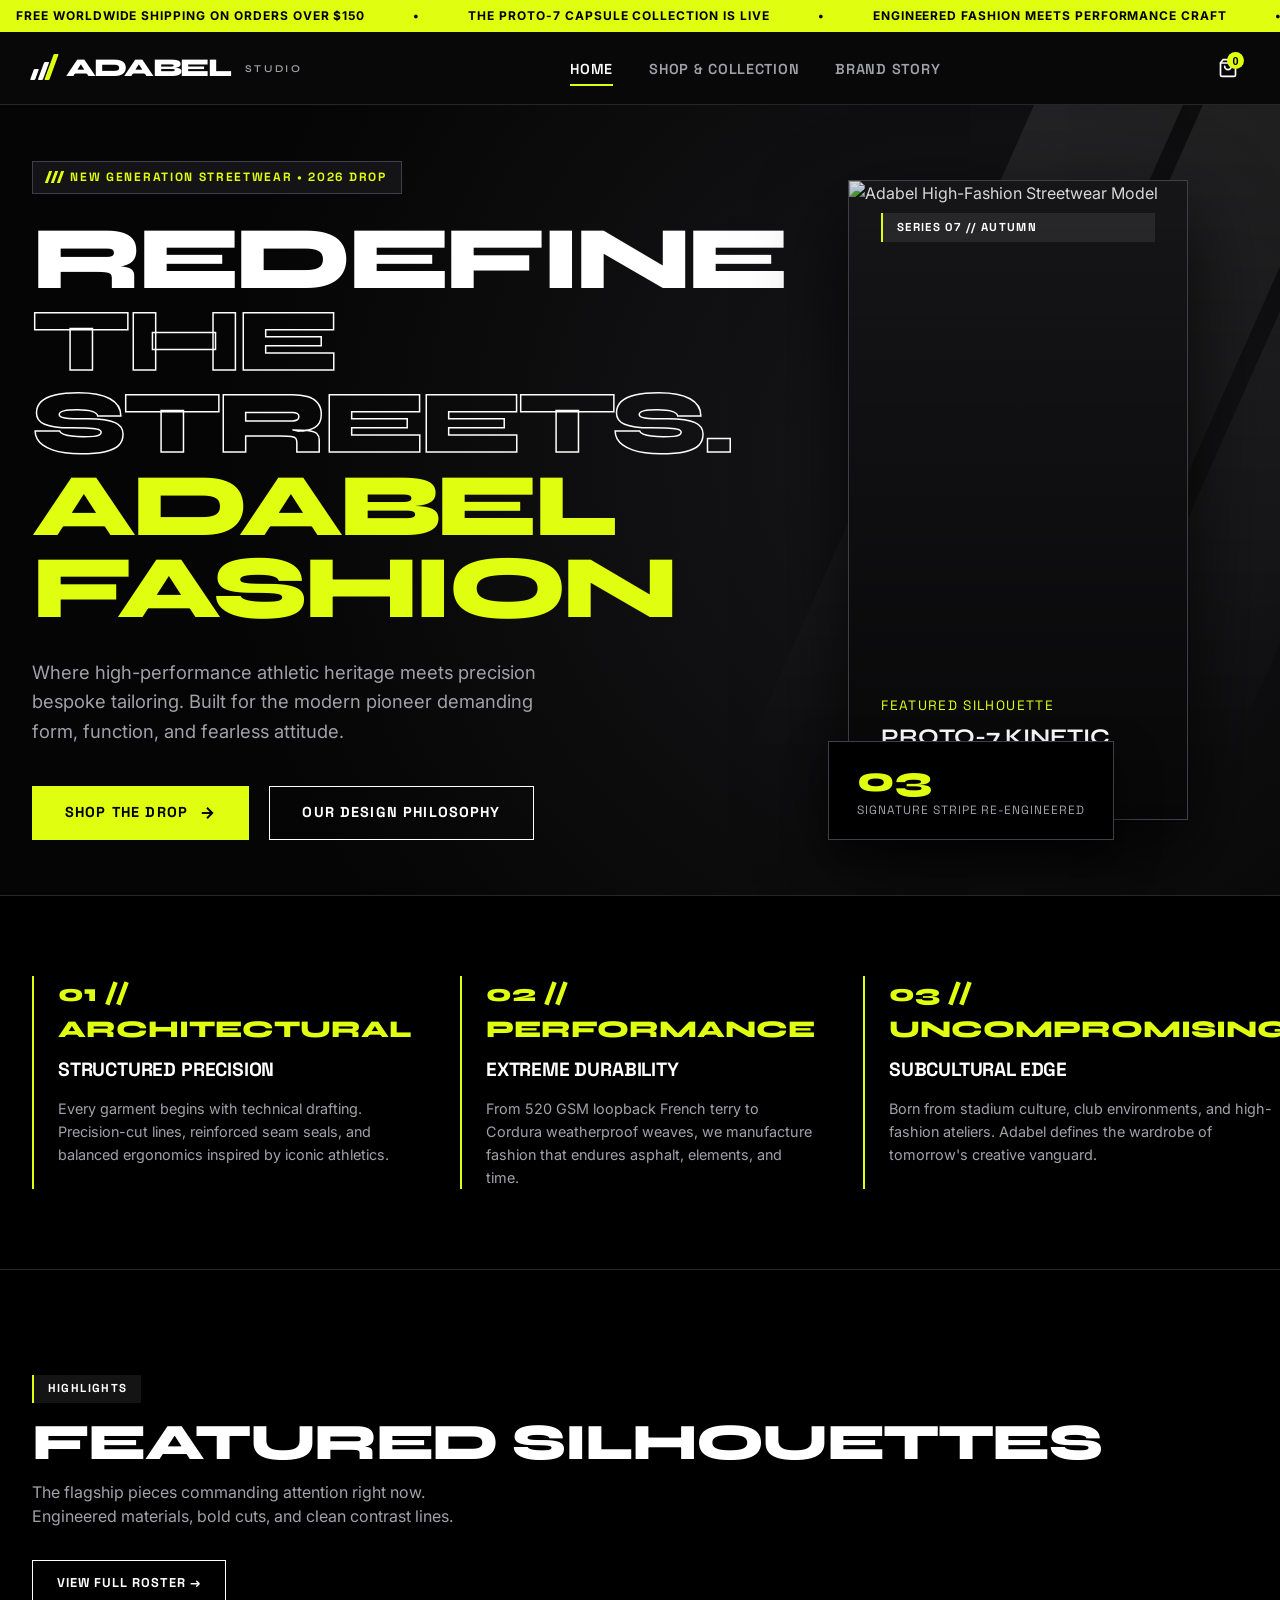
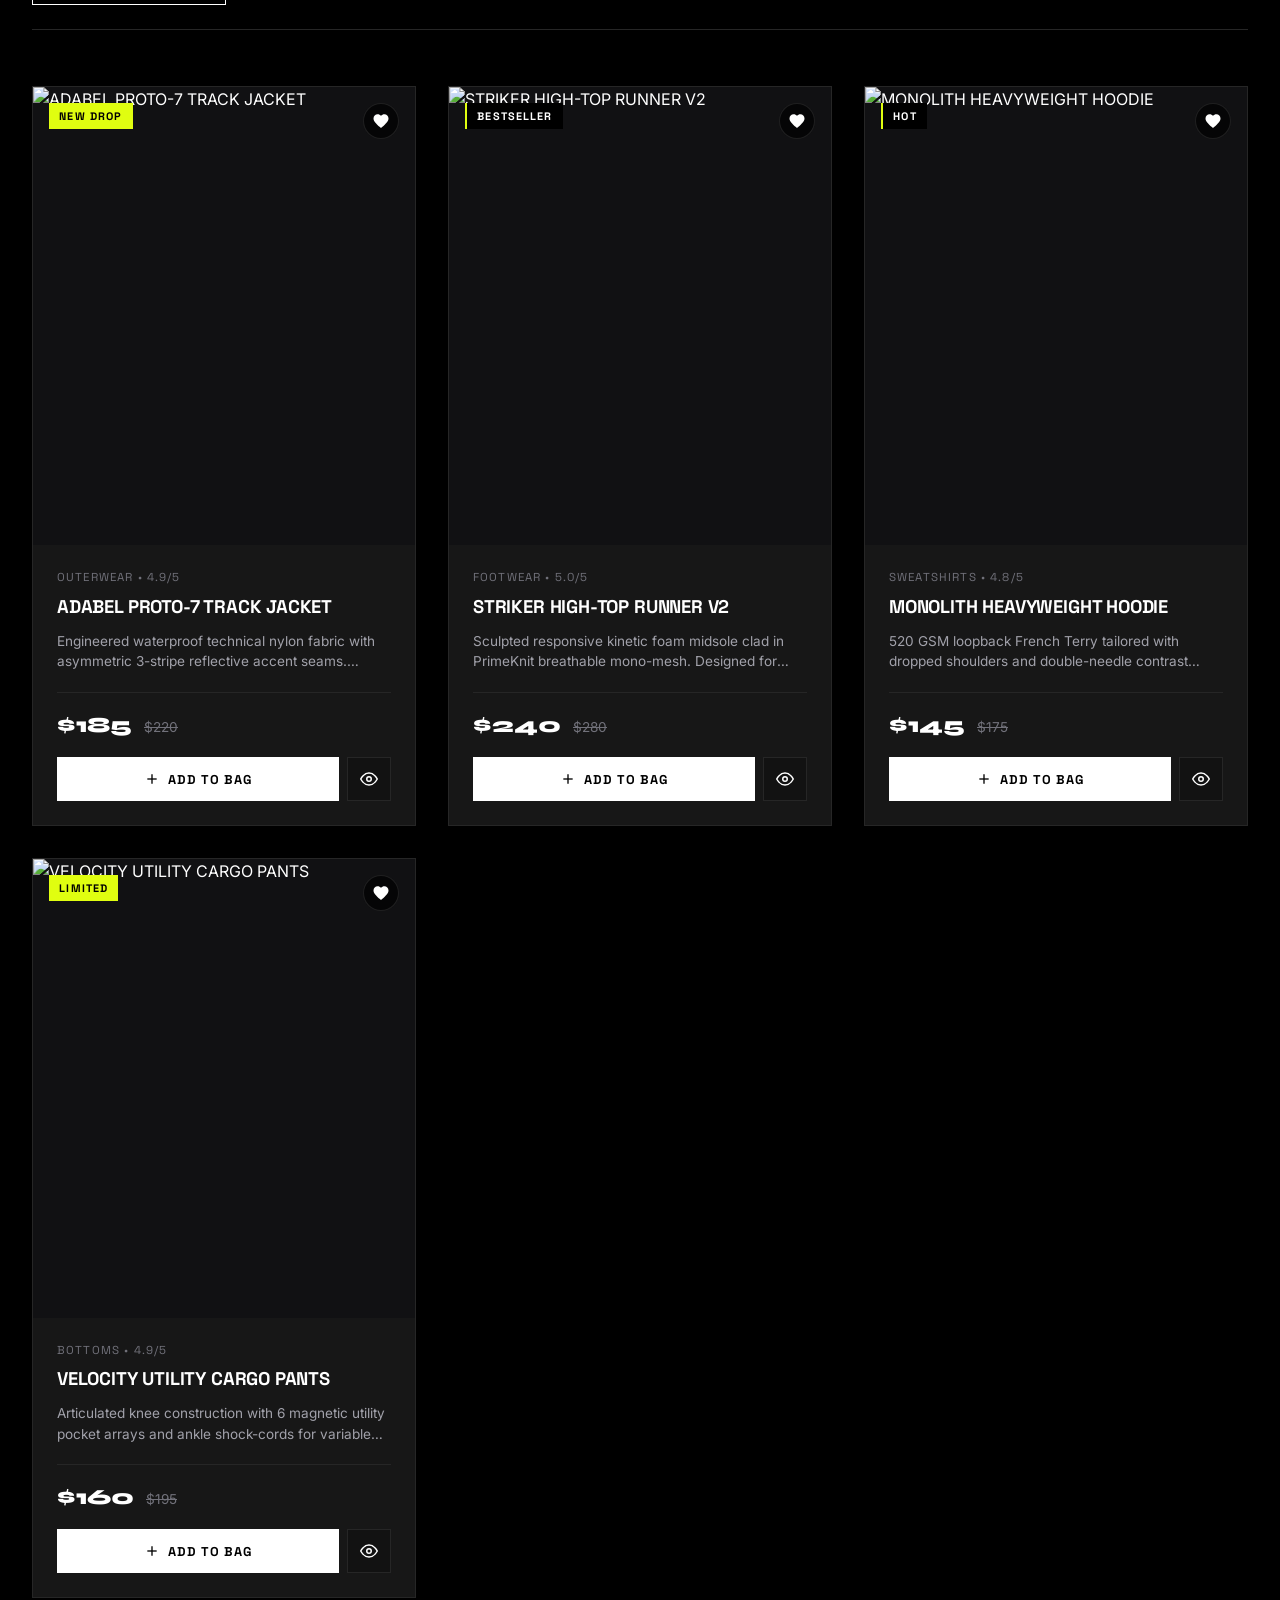
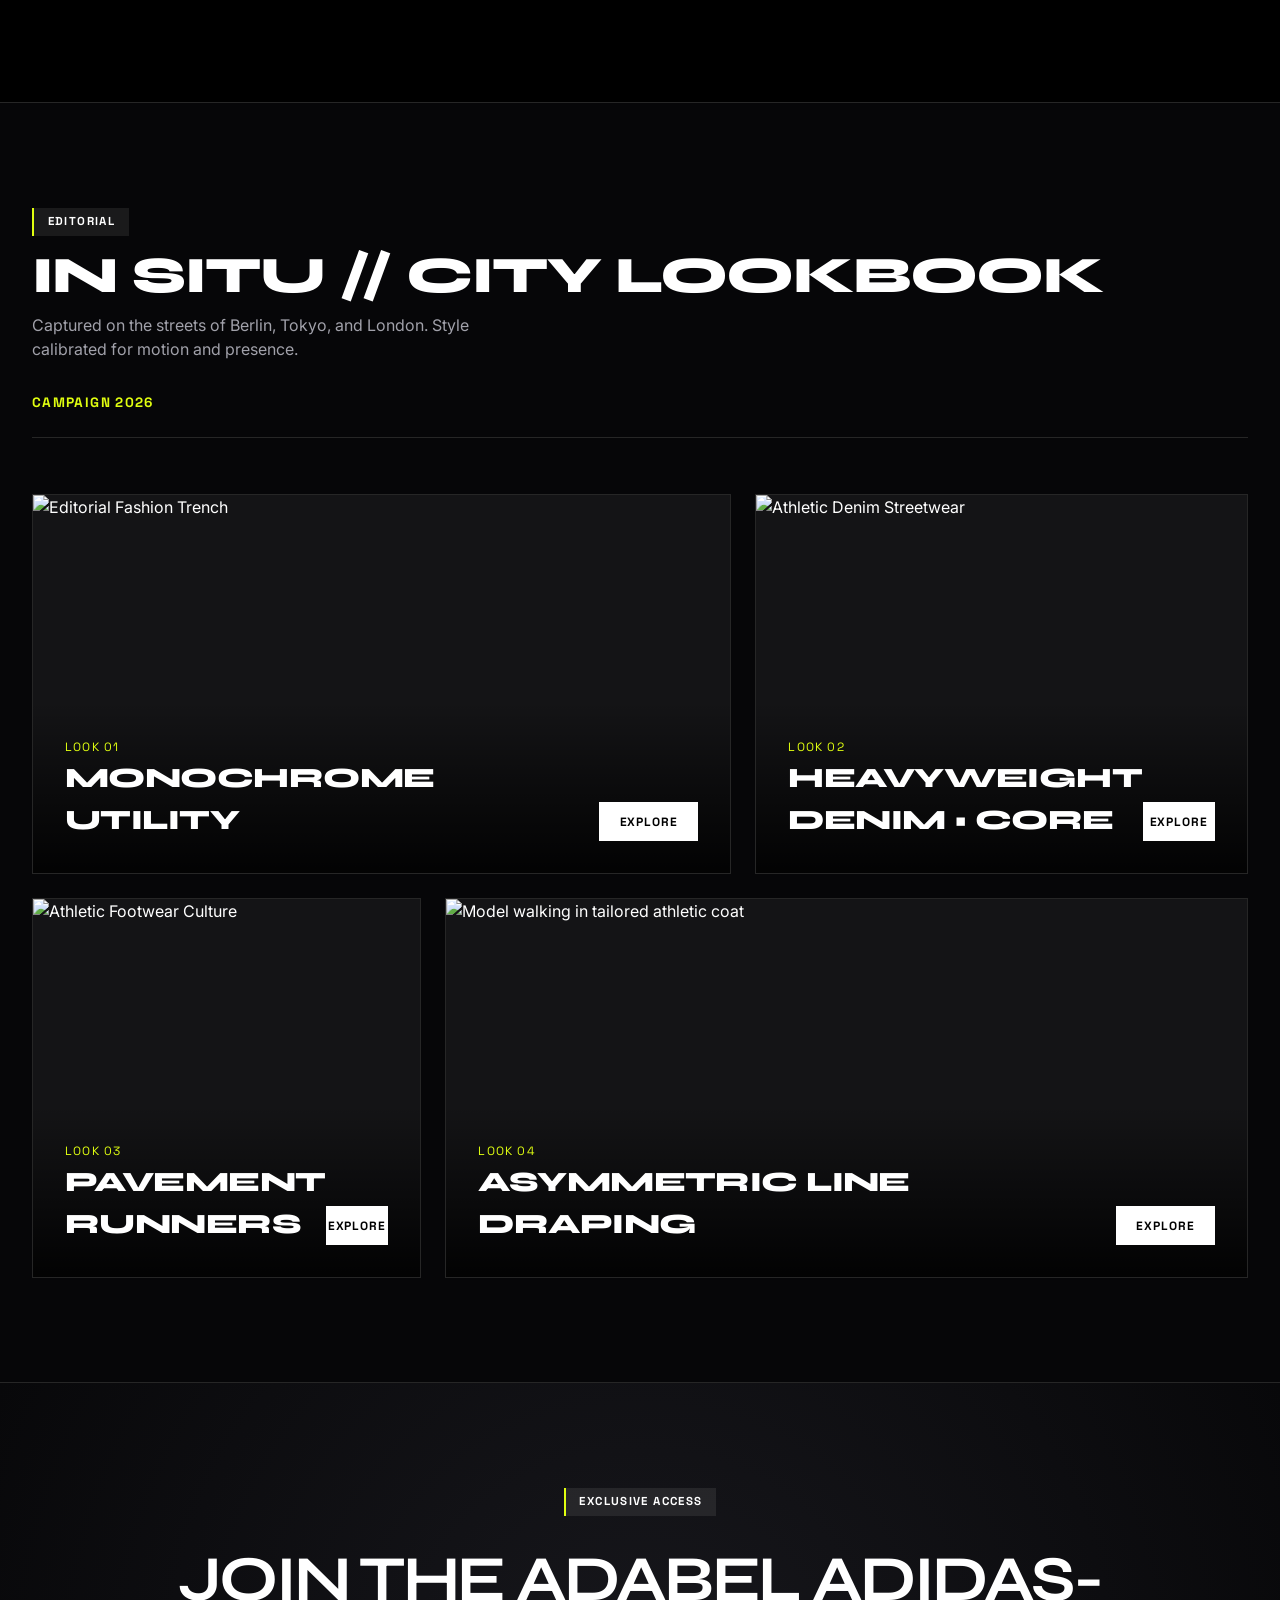
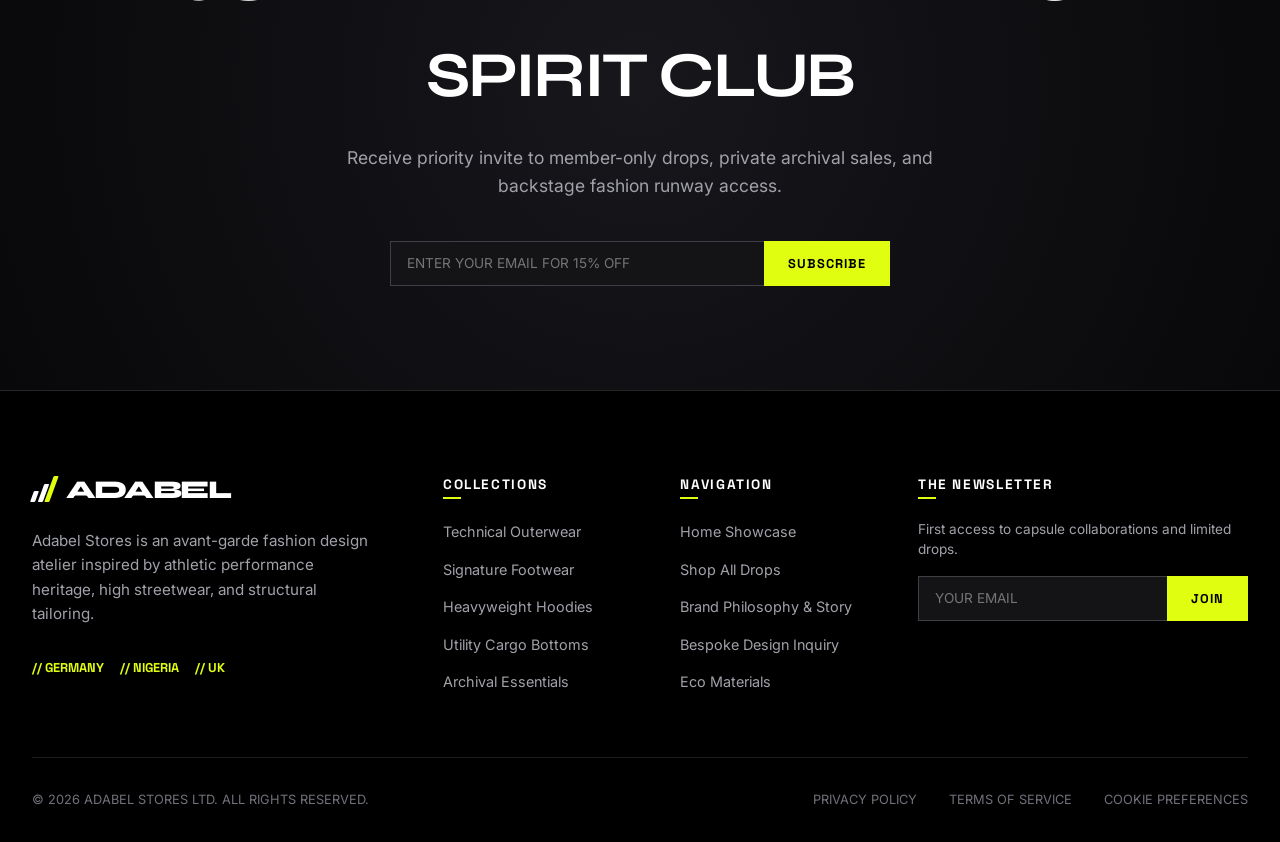
==== index.html @ a63ca1b2 "first commit" ====
<!DOCTYPE html>
<html lang="en">
<head>
  <meta charset="UTF-8">
  <meta name="viewport" content="width=device-width, initial-scale=1.0">
  <title>ADABEL STORES &mdash; Engineered Fashion &amp; Streetwear</title>
  <meta name="description" content="Adabel Stores: High-performance fashion design inspired by architectural silhouettes and athletic heritage. Discover jackets, footwear, hoodies, and cargo designs.">
  <link rel="stylesheet" href="style.css">
</head>
<body>

  <!-- Top Announcement Bar -->
  <div class="top-ticker" aria-label="Announcement">
    <div class="ticker-content">
      <span>FREE WORLDWIDE SHIPPING ON ORDERS OVER $150</span>
      <span>&bull;</span>
      <span>THE PROTO-7 CAPSULE COLLECTION IS LIVE</span>
      <span>&bull;</span>
      <span>ENGINEERED FASHION MEETS PERFORMANCE CRAFT</span>
      <span>&bull;</span>
      <span>JOIN ADABEL CLUB FOR 15% OFF YOUR FIRST DROP</span>
      <span>&bull;</span>
      <span>FREE WORLDWIDE SHIPPING ON ORDERS OVER $150</span>
      <span>&bull;</span>
      <span>THE PROTO-7 CAPSULE COLLECTION IS LIVE</span>
      <span>&bull;</span>
      <span>ENGINEERED FASHION MEETS PERFORMANCE CRAFT</span>
    </div>
  </div>

  <!-- Header Navigation -->
  <header class="main-header">
    <div class="header-container">
      <a href="index.html" class="logo" aria-label="Adabel Stores Home">
        <div class="logo-icon">
          <span class="logo-bar"></span>
          <span class="logo-bar"></span>
          <span class="logo-bar"></span>
        </div>
        <span>ADABEL</span>
        <span class="logo-sub">STUDIO</span>
      </a>

      <nav aria-label="Main Navigation">
        <ul class="nav-links">
          <li><a href="index.html" class="nav-link active">Home</a></li>
          <li><a href="catalog.html" class="nav-link">Shop &amp; Collection</a></li>
          <li><a href="about.html" class="nav-link">Brand Story</a></li>
        </ul>
      </nav>

      <div class="header-actions">
        <button class="icon-btn" onclick="toggleCart()" aria-label="View Shopping Bag" id="cart-button">
          <svg width="20" height="20" viewBox="0 0 24 24" fill="none" stroke="currentColor" stroke-width="2" stroke-linecap="round" stroke-linejoin="round">
            <path d="M6 2L3 6v14a2 2 0 0 0 2 2h14a2 2 0 0 0 2-2V6l-3-4z"></path>
            <line x1="3" y1="6" x2="21" y2="6"></line>
            <path d="M16 10a4 4 0 0 1-8 0"></path>
          </svg>
          <span class="cart-badge">0</span>
        </button>
        <button class="mobile-toggle" id="mobile-toggle" aria-label="Toggle navigation menu">
          <svg width="24" height="24" viewBox="0 0 24 24" fill="none" stroke="currentColor" stroke-width="2">
            <line x1="3" y1="12" x2="21" y2="12"></line>
            <line x1="3" y1="6" x2="21" y2="6"></line>
            <line x1="3" y1="18" x2="21" y2="18"></line>
          </svg>
        </button>
      </div>
    </div>
  </header>

  <main>
    <!-- Hero Section with Adidas 3-Stripe motif -->
    <section class="hero">
      <div class="brand-stripes-diagonal">
        <span></span>
        <span></span>
        <span></span>
      </div>

      <div class="container hero-grid">
        <div class="hero-content">
          <div class="hero-tag">
            <span class="brand-stripes-mini"><span></span><span></span><span></span></span>
            NEW GENERATION STREETWEAR &bull; 2026 DROP
          </div>
          <h1 class="hero-title">
            REDEFINE <br>
            <span class="outline-text">THE STREETS.</span>
            <span class="highlight-text">ADABEL FASHION</span>
          </h1>
          <p class="hero-desc">
            Where high-performance athletic heritage meets precision bespoke tailoring. Built for the modern pioneer demanding form, function, and fearless attitude.
          </p>
          <div class="hero-actions">
            <a href="catalog.html" class="btn btn-accent" id="hero-cta-shop">
              Shop The Drop
              <svg width="18" height="18" viewBox="0 0 24 24" fill="none" stroke="currentColor" stroke-width="2.5">
                <line x1="5" y1="12" x2="19" y2="12"></line>
                <polyline points="12 5 19 12 12 19"></polyline>
              </svg>
            </a>
            <a href="about.html" class="btn btn-outline" id="hero-cta-story">
              Our Design Philosophy
            </a>
          </div>
        </div>

        <div class="hero-visual">
          <div class="hero-poster-card">
            <img src="https://images.unsplash.com/photo-1515886657613-9f3515b0c78f?auto=format&fit=crop&w=1200&q=80" alt="Adabel High-Fashion Streetwear Model">
            <div class="hero-poster-overlay">
              <span class="badge-tag">SERIES 07 // AUTUMN</span>
              <div>
                <p style="font-family: var(--font-sub); font-size: 0.85rem; text-transform: uppercase; letter-spacing: 0.1em; color: var(--accent-electric); margin-bottom: 0.25rem;">
                  Featured Silhouette
                </p>
                <h3 style="font-family: var(--font-display); font-size: 1.4rem; text-transform: uppercase; color: #fff;">
                  PROTO-7 KINETIC PARKA
                </h3>
              </div>
            </div>
          </div>
          <div class="hero-floating-badge">
            <div class="badge-val">03</div>
            <div class="badge-label">SIGNATURE STRIPE RE-ENGINEERED</div>
          </div>
        </div>
      </div>
    </section>

    <!-- Manifesto / Core Pillars -->
    <section class="manifesto-banner">
      <div class="container manifesto-grid">
        <div class="manifesto-item">
          <div class="manifesto-num">01 // ARCHITECTURAL</div>
          <h3 class="manifesto-heading">Structured Precision</h3>
          <p class="manifesto-text">
            Every garment begins with technical drafting. Precision-cut lines, reinforced seam seals, and balanced ergonomics inspired by iconic athletics.
          </p>
        </div>
        <div class="manifesto-item">
          <div class="manifesto-num">02 // PERFORMANCE</div>
          <h3 class="manifesto-heading">Extreme Durability</h3>
          <p class="manifesto-text">
            From 520 GSM loopback French terry to Cordura weatherproof weaves, we manufacture fashion that endures asphalt, elements, and time.
          </p>
        </div>
        <div class="manifesto-item">
          <div class="manifesto-num">03 // UNCOMPROMISING</div>
          <h3 class="manifesto-heading">Subcultural Edge</h3>
          <p class="manifesto-text">
            Born from stadium culture, club environments, and high-fashion ateliers. Adabel defines the wardrobe of tomorrow's creative vanguard.
          </p>
        </div>
      </div>
    </section>

    <!-- Curated Featured Drop -->
    <section class="section" id="featured-section">
      <div class="container">
        <div class="section-head">
          <div>
            <div class="badge-tag">HIGHLIGHTS</div>
            <h2 class="section-title">FEATURED SILHOUETTES</h2>
            <p class="section-subtitle">
              The flagship pieces commanding attention right now. Engineered materials, bold cuts, and clean contrast lines.
            </p>
          </div>
          <a href="catalog.html" class="btn btn-outline" style="font-size: 0.8rem; padding: 0.75rem 1.5rem;">
            View Full Roster &rarr;
          </a>
        </div>

        <div class="products-grid" id="home-products-grid">
          <!-- Populated by JavaScript -->
        </div>
      </div>
    </section>

    <!-- Lookbook Mosaic Showcase -->
    <section class="section" style="background: #060608; border-top: 1px solid var(--border-subtle);">
      <div class="container">
        <div class="section-head">
          <div>
            <div class="badge-tag">EDITORIAL</div>
            <h2 class="section-title">IN SITU // CITY LOOKBOOK</h2>
            <p class="section-subtitle">
              Captured on the streets of Berlin, Tokyo, and London. Style calibrated for motion and presence.
            </p>
          </div>
          <span style="font-family: var(--font-sub); font-size: 0.85rem; color: var(--accent-electric); font-weight: 700; letter-spacing: 0.1em; text-transform: uppercase;">
            CAMPAIGN 2026
          </span>
        </div>

        <div class="lookbook-grid">
          <div class="lookbook-card span-7">
            <img src="https://images.unsplash.com/photo-1509631179647-0177331693ae?auto=format&fit=crop&w=1200&q=80" alt="Editorial Fashion Trench">
            <div class="lookbook-caption">
              <div>
                <span style="font-family: var(--font-sub); font-size: 0.75rem; letter-spacing: 0.1em; color: var(--accent-electric); text-transform: uppercase;">LOOK 01</span>
                <h3 class="lookbook-title">MONOCHROME UTILITY</h3>
              </div>
              <a href="catalog.html" class="btn btn-primary" style="padding: 0.6rem 1.25rem; font-size: 0.75rem;">Explore</a>
            </div>
          </div>
          <div class="lookbook-card span-5">
            <img src="https://images.unsplash.com/photo-1576995853123-5a10305d93c0?auto=format&fit=crop&w=1000&q=80" alt="Athletic Denim Streetwear">
            <div class="lookbook-caption">
              <div>
                <span style="font-family: var(--font-sub); font-size: 0.75rem; letter-spacing: 0.1em; color: var(--accent-electric); text-transform: uppercase;">LOOK 02</span>
                <h3 class="lookbook-title">HEAVYWEIGHT DENIM &bull; CORE</h3>
              </div>
              <a href="catalog.html" class="btn btn-primary" style="padding: 0.6rem 1.25rem; font-size: 0.75rem;">Explore</a>
            </div>
          </div>
          <div class="lookbook-card span-4">
            <img src="https://images.unsplash.com/photo-1511556532299-8f662fc26c06?auto=format&fit=crop&w=900&q=80" alt="Athletic Footwear Culture">
            <div class="lookbook-caption">
              <div>
                <span style="font-family: var(--font-sub); font-size: 0.75rem; letter-spacing: 0.1em; color: var(--accent-electric); text-transform: uppercase;">LOOK 03</span>
                <h3 class="lookbook-title">PAVEMENT RUNNERS</h3>
              </div>
              <a href="catalog.html" class="btn btn-primary" style="padding: 0.6rem 1.25rem; font-size: 0.75rem;">Explore</a>
            </div>
          </div>
          <div class="lookbook-card span-8">
            <img src="https://images.unsplash.com/photo-1490481651871-ab68de25d43d?auto=format&fit=crop&w=1400&q=80" alt="Model walking in tailored athletic coat">
            <div class="lookbook-caption">
              <div>
                <span style="font-family: var(--font-sub); font-size: 0.75rem; letter-spacing: 0.1em; color: var(--accent-electric); text-transform: uppercase;">LOOK 04</span>
                <h3 class="lookbook-title">ASYMMETRIC LINE DRAPING</h3>
              </div>
              <a href="catalog.html" class="btn btn-primary" style="padding: 0.6rem 1.25rem; font-size: 0.75rem;">Explore</a>
            </div>
          </div>
        </div>
      </div>
    </section>

    <!-- Join the Club Banner -->
    <section class="section" style="background: radial-gradient(circle at 50% 50%, #17171c 0%, #08080a 100%); border-top: 1px solid var(--border-subtle); text-align: center;">
      <div class="container-narrow">
        <span class="badge-tag">EXCLUSIVE ACCESS</span>
        <h2 style="font-family: var(--font-display); font-size: clamp(2.4rem, 5vw, 4.5rem); text-transform: uppercase; margin-bottom: 1.25rem; letter-spacing: -0.04em;">
          JOIN THE ADABEL ADIDAS-SPIRIT CLUB
        </h2>
        <p style="color: var(--text-secondary); font-size: 1.1rem; max-width: 600px; margin: 0 auto 2.5rem; line-height: 1.6;">
          Receive priority invite to member-only drops, private archival sales, and backstage fashion runway access.
        </p>
        <form class="newsletter-form" style="max-width: 500px; margin: 0 auto;" id="home-newsletter">
          <input type="email" required placeholder="ENTER YOUR EMAIL FOR 15% OFF" class="newsletter-input" aria-label="Email address for newsletter">
          <button type="submit" class="newsletter-btn">SUBSCRIBE</button>
        </form>
      </div>
    </section>
  </main>

  <!-- Global Footer -->
  <footer class="main-footer">
    <div class="container">
      <div class="footer-grid">
        <div>
          <a href="index.html" class="logo" style="margin-bottom: 1rem;">
            <div class="logo-icon">
              <span class="logo-bar"></span>
              <span class="logo-bar"></span>
              <span class="logo-bar"></span>
            </div>
            <span>ADABEL</span>
          </a>
          <p class="footer-brand-desc">
            Adabel Stores is an avant-garde fashion design atelier inspired by athletic performance heritage, high streetwear, and structural tailoring.
          </p>
          <div style="display: flex; gap: 1rem;">
            <span style="font-family: var(--font-sub); font-size: 0.8rem; color: var(--accent-electric); font-weight: 700;">// GERMANY</span>
            <span style="font-family: var(--font-sub); font-size: 0.8rem; color: var(--accent-electric); font-weight: 700;">// NIGERIA</span>
            <span style="font-family: var(--font-sub); font-size: 0.8rem; color: var(--accent-electric); font-weight: 700;">// UK</span>
          </div>
        </div>

        <div>
          <h4 class="footer-col-title">COLLECTIONS</h4>
          <ul class="footer-links">
            <li><a href="catalog.html?cat=Outerwear" class="footer-link">Technical Outerwear</a></li>
            <li><a href="catalog.html?cat=Footwear" class="footer-link">Signature Footwear</a></li>
            <li><a href="catalog.html?cat=Sweatshirts" class="footer-link">Heavyweight Hoodies</a></li>
            <li><a href="catalog.html?cat=Bottoms" class="footer-link">Utility Cargo Bottoms</a></li>
            <li><a href="catalog.html" class="footer-link">Archival Essentials</a></li>
          </ul>
        </div>

        <div>
          <h4 class="footer-col-title">NAVIGATION</h4>
          <ul class="footer-links">
            <li><a href="index.html" class="footer-link">Home Showcase</a></li>
            <li><a href="catalog.html" class="footer-link">Shop All Drops</a></li>
            <li><a href="about.html" class="footer-link">Brand Philosophy &amp; Story</a></li>
            <li><a href="about.html#contact-form" class="footer-link">Bespoke Design Inquiry</a></li>
            <li><a href="about.html#sustainability" class="footer-link">Eco Materials</a></li>
          </ul>
        </div>

        <div>
          <h4 class="footer-col-title">THE NEWSLETTER</h4>
          <p style="font-size: 0.85rem; color: var(--text-secondary); margin-bottom: 1rem;">
            First access to capsule collaborations and limited drops.
          </p>
          <form class="newsletter-form">
            <input type="email" placeholder="YOUR EMAIL" required class="newsletter-input" aria-label="Footer newsletter email">
            <button type="submit" class="newsletter-btn">JOIN</button>
          </form>
        </div>
      </div>

      <div class="footer-bottom">
        <div>&copy; 2026 ADABEL STORES LTD. ALL RIGHTS RESERVED.</div>
        <div style="display: flex; gap: 2rem;">
          <a href="#" style="color: var(--text-muted); text-decoration: none;">PRIVACY POLICY</a>
          <a href="#" style="color: var(--text-muted); text-decoration: none;">TERMS OF SERVICE</a>
          <a href="#" style="color: var(--text-muted); text-decoration: none;">COOKIE PREFERENCES</a>
        </div>
      </div>
    </div>
  </footer>

  <!-- Quick View Modal (HTML Dialog) -->
  <dialog id="quick-view-modal" class="custom-dialog">
    <button class="dialog-close" onclick="document.getElementById('quick-view-modal').close()" aria-label="Close dialog">&times;</button>
    <div class="modal-body-content"></div>
  </dialog>

  <!-- Cart Drawer Overlay -->
  <div class="cart-drawer-overlay" id="cart-drawer-overlay" onclick="if(event.target === this) toggleCart(false)">
    <div class="cart-drawer">
      <div class="cart-drawer-header">
        <div class="cart-drawer-title">
          <span>SHOPPING BAG</span>
          <span class="brand-stripes-mini" style="margin-left: 8px;"><span></span><span></span><span></span></span>
        </div>
        <button class="icon-btn" onclick="toggleCart(false)" aria-label="Close cart">&times;</button>
      </div>

      <div class="cart-items-list" id="cart-items-list">
        <!-- Injected via JavaScript -->
      </div>

      <div class="cart-drawer-footer">
        <div class="cart-subtotal-row">
          <span>SUBTOTAL</span>
          <span class="cart-subtotal-val" id="cart-subtotal-val">$0.00</span>
        </div>
        <button class="btn btn-accent" style="width: 100%; margin-bottom: 0.75rem;" onclick="showToast('Proceeding to checkout...'); toggleCart(false);">
          CHECKOUT NOW &rarr;
        </button>
        <p style="font-size: 0.7rem; color: var(--text-muted); text-align: center;">
          Complimentary carbon-neutral express shipping on this order.
        </p>
      </div>
    </div>
  </div>

  <script src="main.js"></script>
  <script>
    // Render first 4 products on the home page
    document.addEventListener('DOMContentLoaded', () => {
      const container = document.getElementById('home-products-grid');
      if (container) {
        const featured = PRODUCTS.slice(0, 4);
        container.innerHTML = featured.map(p => `
          <div class="product-card">
            <div class="product-img-wrap">
              <span class="product-tag ${p.isNew ? 'new' : ''}">${p.tag}</span>
              <button class="product-favorite ${WishlistState.has(p.id) ? 'active' : ''}" data-fav-id="${p.id}" onclick="WishlistState.toggle('${p.id}')" aria-label="Save to Wishlist">
                <svg width="18" height="18" viewBox="0 0 24 24" fill="currentColor">
                  <path d="M12 21.35l-1.45-1.32C5.4 15.36 2 12.28 2 8.5 2 5.42 4.42 3 7.5 3c1.74 0 3.41.81 4.5 2.09C13.09 3.81 14.76 3 16.5 3 19.58 3 22 5.42 22 8.5c0 3.78-3.4 6.86-8.55 11.54L12 21.35z"/>
                </svg>
              </button>
              <img src="${p.image}" alt="${p.name}" loading="lazy">
            </div>
            <div class="product-details">
              <span class="product-category">${p.category} &bull; ${p.rating}</span>
              <h3 class="product-title">${p.name}</h3>
              <p class="product-desc">${p.description}</p>
              <div class="product-price-row">
                <div>
                  <span class="product-price">$${p.price}</span>
                  <span class="product-original-price">$${p.originalPrice}</span>
                </div>
              </div>
              <div class="product-actions">
                <button class="btn-add-cart" onclick="cart.addItem('${p.id}')">
                  <svg width="16" height="16" viewBox="0 0 24 24" fill="none" stroke="currentColor" stroke-width="2">
                    <line x1="12" y1="5" x2="12" y2="19"></line>
                    <line x1="5" y1="12" x2="19" y2="12"></line>
                  </svg>
                  Add To Bag
                </button>
                <button class="btn-quick-view" onclick="openQuickView('${p.id}')" aria-label="Quick preview ${p.name}">
                  <svg width="18" height="18" viewBox="0 0 24 24" fill="none" stroke="currentColor" stroke-width="2">
                    <path d="M1 12s4-8 11-8 11 8 11 8-4 8-11 8-11-8-11-8z"></path>
                    <circle cx="12" cy="12" r="3"></circle>
                  </svg>
                </button>
              </div>
            </div>
          </div>
        `).join('');
      }
    });
  </script>
</body>
</html>
---- style.css ----
/* ==========================================================================
   ADABEL STORES - DESIGN SYSTEM (ADIDAS-INSPIRED AESTHETIC)
   Clean, architectural, monochrome dominant, bold typography, sharp accents
   ========================================================================== */

@import url('https://fonts.googleapis.com/css2?family=Syne:wght@700;800;900&family=Space+Grotesk:wght@400;500;600;700&family=Inter:wght@300;400;500;600;700&display=swap');

:root {
  --font-display: 'Syne', -apple-system, BlinkMacSystemFont, sans-serif;
  --font-sub: 'Space Grotesk', -apple-system, BlinkMacSystemFont, sans-serif;
  --font-body: 'Inter', -apple-system, BlinkMacSystemFont, sans-serif;

  /* Palette */
  --bg-dark: #000000;
  --bg-primary: #0a0a0a;
  --bg-surface: #121212;
  --bg-card: #171717;
  --bg-elevated: #1e1e1e;
  
  --border-subtle: #262626;
  --border-bold: #3f3f46;
  --border-light: #e5e5e5;

  --text-primary: #ffffff;
  --text-secondary: #a1a1aa;
  --text-muted: #71717a;

  /* Accent: Electric performance neon lime / solar flare - signature adidas style accent */
  --accent-electric: #e0fe10;
  --accent-electric-glow: rgba(224, 254, 16, 0.35);
  --accent-cyan: #00f2fe;
  --accent-white: #ffffff;

  --adidas-stripe: rgba(255, 255, 255, 0.12);
  --transition-fast: 0.18s cubic-bezier(0.16, 1, 0.3, 1);
  --transition-smooth: 0.35s cubic-bezier(0.16, 1, 0.3, 1);
  --transition-bounce: 0.5s cubic-bezier(0.34, 1.56, 0.64, 1);
}

*, *::before, *::after {
  box-sizing: border-box;
  margin: 0;
  padding: 0;
}

html {
  scroll-behavior: smooth;
  font-size: 16px;
  background-color: var(--bg-dark);
  color: var(--text-primary);
  font-family: var(--font-body);
  -webkit-font-smoothing: antialiased;
}

body {
  overflow-x: hidden;
  min-height: 100vh;
  display: flex;
  flex-direction: column;
  background: var(--bg-dark);
  line-height: 1.5;
}

/* Custom Scrollbar */
::-webkit-scrollbar {
  width: 6px;
}
::-webkit-scrollbar-track {
  background: #09090b;
}
::-webkit-scrollbar-thumb {
  background: #27272a;
}
::-webkit-scrollbar-thumb:hover {
  background: var(--accent-electric);
}

/* Selection */
::selection {
  background: var(--accent-electric);
  color: #000000;
}

/* Typography Helpers */
.font-display {
  font-family: var(--font-display);
  letter-spacing: -0.04em;
  text-transform: uppercase;
}

.font-sub {
  font-family: var(--font-sub);
  letter-spacing: -0.01em;
}

/* Three Stripes Brand Motif Graphic (Adidas signature hommage) */
.brand-stripes-diagonal {
  position: absolute;
  top: 0;
  right: -5%;
  height: 100%;
  width: 38%;
  pointer-events: none;
  opacity: 0.08;
  display: flex;
  gap: 20px;
  transform: skewX(-24deg);
  overflow: hidden;
  z-index: 0;
}
.brand-stripes-diagonal span {
  flex: 1;
  background: linear-gradient(180deg, #ffffff 0%, transparent 85%);
}

.brand-stripes-mini {
  display: inline-flex;
  gap: 3px;
  height: 12px;
  transform: skewX(-20deg);
  vertical-align: middle;
}
.brand-stripes-mini span {
  width: 3px;
  height: 100%;
  background: var(--accent-electric);
}

/* Top Ticker Bar */
.top-ticker {
  background: var(--accent-electric);
  color: #000000;
  font-size: 0.75rem;
  font-weight: 700;
  letter-spacing: 0.08em;
  text-transform: uppercase;
  padding: 0.45rem 1rem;
  overflow: hidden;
  white-space: nowrap;
  display: flex;
  position: relative;
  z-index: 50;
}
.ticker-content {
  display: inline-flex;
  gap: 3rem;
  animation: tickerScroll 24s linear infinite;
}
@keyframes tickerScroll {
  0% { transform: translateX(0); }
  100% { transform: translateX(-50%); }
}

/* Navigation Header */
.main-header {
  position: sticky;
  top: 0;
  width: 100%;
  z-index: 1000;
  background: rgba(10, 10, 10, 0.88);
  backdrop-filter: blur(16px);
  -webkit-backdrop-filter: blur(16px);
  border-bottom: 1px solid var(--border-subtle);
  transition: transform 0.3s ease, background 0.3s ease;
}

.header-container {
  max-width: 1540px;
  margin: 0 auto;
  padding: 1rem 2rem;
  display: flex;
  align-items: center;
  justify-content: space-between;
}

/* Brand Logo */
.logo {
  display: flex;
  align-items: center;
  gap: 0.75rem;
  text-decoration: none;
  color: var(--text-primary);
  font-family: var(--font-display);
  font-weight: 900;
  font-size: 1.6rem;
  letter-spacing: -0.05em;
  text-transform: uppercase;
  position: relative;
}
.logo-icon {
  display: flex;
  align-items: flex-end;
  gap: 4px;
  height: 24px;
}
.logo-bar {
  background: var(--text-primary);
  width: 4.5px;
  transform: skewX(-20deg);
  border-radius: 1px;
  transition: var(--transition-fast);
}
.logo-bar:nth-child(1) { height: 11px; }
.logo-bar:nth-child(2) { height: 18px; }
.logo-bar:nth-child(3) { height: 26px; background: var(--accent-electric); }

.logo:hover .logo-bar:nth-child(1) { height: 26px; }
.logo:hover .logo-bar:nth-child(2) { height: 20px; }
.logo:hover .logo-bar:nth-child(3) { height: 12px; }

.logo-sub {
  font-size: 0.65rem;
  letter-spacing: 0.25em;
  color: var(--text-secondary);
  margin-left: 2px;
  font-weight: 600;
}

/* Nav Links */
.nav-links {
  display: flex;
  gap: 2.25rem;
  list-style: none;
  align-items: center;
}
.nav-link {
  font-family: var(--font-sub);
  text-decoration: none;
  color: var(--text-secondary);
  font-size: 0.9rem;
  font-weight: 600;
  letter-spacing: 0.05em;
  text-transform: uppercase;
  position: relative;
  padding: 0.35rem 0;
  transition: color var(--transition-fast);
}
.nav-link:hover,
.nav-link.active {
  color: var(--text-primary);
}
.nav-link::after {
  content: '';
  position: absolute;
  bottom: -2px;
  left: 0;
  width: 0%;
  height: 2px;
  background: var(--accent-electric);
  transition: width var(--transition-smooth);
}
.nav-link:hover::after,
.nav-link.active::after {
  width: 100%;
}

/* Header Action Icons */
.header-actions {
  display: flex;
  align-items: center;
  gap: 1.25rem;
}
.icon-btn {
  background: transparent;
  border: none;
  color: var(--text-primary);
  font-size: 1.15rem;
  cursor: pointer;
  position: relative;
  display: flex;
  align-items: center;
  justify-content: center;
  width: 40px;
  height: 40px;
  border-radius: 50%;
  transition: background var(--transition-fast), transform var(--transition-fast);
}
.icon-btn:hover {
  background: var(--bg-surface);
  transform: translateY(-2px);
}
.cart-badge {
  position: absolute;
  top: 4px;
  right: 4px;
  background: var(--accent-electric);
  color: #000000;
  font-size: 0.68rem;
  font-weight: 800;
  width: 17px;
  height: 17px;
  border-radius: 50%;
  display: flex;
  align-items: center;
  justify-content: center;
}

/* Mobile Nav Toggle */
.mobile-toggle {
  display: none;
  background: transparent;
  border: none;
  color: var(--text-primary);
  font-size: 1.5rem;
  cursor: pointer;
}

/* Buttons */
.btn {
  display: inline-flex;
  align-items: center;
  justify-content: center;
  gap: 0.65rem;
  font-family: var(--font-sub);
  font-size: 0.9rem;
  font-weight: 700;
  letter-spacing: 0.08em;
  text-transform: uppercase;
  padding: 0.95rem 2rem;
  border: 1px solid transparent;
  cursor: pointer;
  text-decoration: none;
  transition: all var(--transition-fast);
  position: relative;
  overflow: hidden;
}

.btn-primary {
  background: #ffffff;
  color: #000000;
}
.btn-primary:hover {
  background: var(--accent-electric);
  color: #000000;
  transform: translate(-3px, -3px);
  box-shadow: 4px 4px 0px rgba(255, 255, 255, 0.25);
}

.btn-accent {
  background: var(--accent-electric);
  color: #000000;
}
.btn-accent:hover {
  background: #ffffff;
  color: #000000;
  transform: translate(-3px, -3px);
  box-shadow: 4px 4px 0px var(--accent-electric);
}

.btn-outline {
  background: transparent;
  border-color: #ffffff;
  color: #ffffff;
}
.btn-outline:hover {
  background: #ffffff;
  color: #000000;
  transform: translate(-3px, -3px);
  box-shadow: 4px 4px 0px rgba(224, 254, 16, 0.4);
}

.btn-ghost {
  background: transparent;
  color: var(--text-primary);
  padding: 0.75rem 1.25rem;
  border: 1px solid var(--border-subtle);
}
.btn-ghost:hover {
  border-color: var(--accent-electric);
  color: var(--accent-electric);
}

/* Containers */
.container {
  max-width: 1540px;
  margin: 0 auto;
  padding: 0 2rem;
}

.container-narrow {
  max-width: 1180px;
  margin: 0 auto;
  padding: 0 2rem;
}

/* Sections */
.section {
  padding: 6.5rem 0;
  position: relative;
}

.section-head {
  display: flex;
  align-items: flex-end;
  justify-content: space-between;
  margin-bottom: 3.5rem;
  border-bottom: 1px solid var(--border-subtle);
  padding-bottom: 1.5rem;
  gap: 2rem;
  flex-wrap: wrap;
}

.section-title {
  font-family: var(--font-display);
  font-size: clamp(2rem, 4vw, 3.5rem);
  font-weight: 900;
  text-transform: uppercase;
  line-height: 0.95;
  letter-spacing: -0.03em;
}

.section-subtitle {
  color: var(--text-secondary);
  font-size: 1rem;
  max-width: 480px;
  margin-top: 0.75rem;
}

.badge-tag {
  display: inline-flex;
  align-items: center;
  gap: 0.5rem;
  padding: 0.35rem 0.85rem;
  background: rgba(255, 255, 255, 0.08);
  font-family: var(--font-sub);
  font-size: 0.72rem;
  font-weight: 700;
  letter-spacing: 0.12em;
  text-transform: uppercase;
  color: var(--text-primary);
  margin-bottom: 1rem;
  border-left: 2px solid var(--accent-electric);
}

/* Hero Section */
.hero {
  position: relative;
  min-height: calc(100vh - 110px);
  display: flex;
  align-items: center;
  background: radial-gradient(circle at 75% 45%, #18181b 0%, #050505 70%);
  overflow: hidden;
  padding: 3rem 0;
}

.hero-grid {
  display: grid;
  grid-template-columns: 1.15fr 0.85fr;
  align-items: center;
  gap: 4rem;
  position: relative;
  z-index: 2;
}

.hero-tag {
  display: inline-flex;
  align-items: center;
  gap: 0.5rem;
  padding: 0.4rem 0.9rem;
  background: #141416;
  border: 1px solid var(--border-bold);
  font-family: var(--font-sub);
  font-size: 0.75rem;
  font-weight: 700;
  letter-spacing: 0.14em;
  text-transform: uppercase;
  color: var(--accent-electric);
  margin-bottom: 1.5rem;
}

.hero-title {
  font-family: var(--font-display);
  font-size: clamp(3.2rem, 7vw, 6.8rem);
  font-weight: 900;
  line-height: 0.92;
  text-transform: uppercase;
  letter-spacing: -0.05em;
  margin-bottom: 1.75rem;
}

.hero-title .outline-text {
  color: transparent;
  -webkit-text-stroke: 1.5px #ffffff;
  display: block;
}

.hero-title .highlight-text {
  color: var(--accent-electric);
  display: inline-block;
  position: relative;
}

.hero-desc {
  font-size: 1.15rem;
  color: var(--text-secondary);
  max-width: 540px;
  margin-bottom: 2.5rem;
  line-height: 1.6;
}

.hero-actions {
  display: flex;
  gap: 1.25rem;
  flex-wrap: wrap;
}

.hero-visual {
  position: relative;
  display: flex;
  justify-content: center;
  align-items: center;
}

.hero-poster-card {
  position: relative;
  width: 100%;
  max-width: 520px;
  height: 640px;
  background: #18181b;
  overflow: hidden;
  border: 1px solid var(--border-bold);
  box-shadow: 0 35px 80px rgba(0, 0, 0, 0.8);
}

.hero-poster-card img {
  width: 100%;
  height: 100%;
  object-fit: cover;
  filter: contrast(1.1) brightness(0.95);
  transition: transform 0.8s cubic-bezier(0.16, 1, 0.3, 1);
}

.hero-poster-card:hover img {
  transform: scale(1.06);
}

.hero-poster-overlay {
  position: absolute;
  inset: 0;
  background: linear-gradient(180deg, rgba(0,0,0,0.1) 0%, rgba(0,0,0,0.7) 100%);
  display: flex;
  flex-direction: column;
  justify-content: space-between;
  padding: 2rem;
  pointer-events: none;
}

.hero-floating-badge {
  position: absolute;
  bottom: -20px;
  left: -20px;
  background: #000000;
  border: 1px solid var(--border-bold);
  padding: 1.25rem 1.75rem;
  z-index: 5;
  box-shadow: 0 20px 40px rgba(0, 0, 0, 0.6);
}

.hero-floating-badge .badge-val {
  font-family: var(--font-display);
  font-size: 2.2rem;
  font-weight: 900;
  color: var(--accent-electric);
  line-height: 1;
}

.hero-floating-badge .badge-label {
  font-family: var(--font-sub);
  font-size: 0.75rem;
  color: var(--text-secondary);
  text-transform: uppercase;
  letter-spacing: 0.08em;
  margin-top: 0.25rem;
}

/* Product Cards */
.products-grid {
  display: grid;
  grid-template-columns: repeat(auto-fill, minmax(320px, 1fr));
  gap: 2rem;
}

.product-card {
  background: var(--bg-card);
  border: 1px solid var(--border-subtle);
  position: relative;
  display: flex;
  flex-direction: column;
  transition: transform var(--transition-smooth), border-color var(--transition-smooth), box-shadow var(--transition-smooth);
  overflow: hidden;
}

.product-card:hover {
  transform: translateY(-8px);
  border-color: var(--border-bold);
  box-shadow: 0 20px 40px rgba(0, 0, 0, 0.5);
}

.product-img-wrap {
  position: relative;
  width: 100%;
  aspect-ratio: 4 / 4.8;
  background: #111113;
  overflow: hidden;
}

.product-img-wrap img {
  width: 100%;
  height: 100%;
  object-fit: cover;
  transition: transform 0.6s cubic-bezier(0.16, 1, 0.3, 1);
}

.product-card:hover .product-img-wrap img {
  transform: scale(1.08);
}

.product-tag {
  position: absolute;
  top: 1rem;
  left: 1rem;
  background: #000000;
  color: #ffffff;
  font-family: var(--font-sub);
  font-size: 0.68rem;
  font-weight: 700;
  letter-spacing: 0.1em;
  text-transform: uppercase;
  padding: 0.3rem 0.65rem;
  border-left: 2px solid var(--accent-electric);
  z-index: 2;
}

.product-tag.new {
  background: var(--accent-electric);
  color: #000000;
  border: none;
  font-weight: 800;
}

.product-favorite {
  position: absolute;
  top: 1rem;
  right: 1rem;
  width: 36px;
  height: 36px;
  border-radius: 50%;
  background: rgba(0, 0, 0, 0.65);
  backdrop-filter: blur(8px);
  border: 1px solid rgba(255, 255, 255, 0.1);
  color: #ffffff;
  display: flex;
  align-items: center;
  justify-content: center;
  cursor: pointer;
  z-index: 2;
  transition: var(--transition-fast);
}

.product-favorite:hover,
.product-favorite.active {
  background: #ffffff;
  color: #000000;
}

.product-details {
  padding: 1.5rem;
  display: flex;
  flex-direction: column;
  flex: 1;
}

.product-category {
  font-family: var(--font-sub);
  font-size: 0.72rem;
  color: var(--text-muted);
  letter-spacing: 0.1em;
  text-transform: uppercase;
  margin-bottom: 0.4rem;
}

.product-title {
  font-family: var(--font-sub);
  font-size: 1.15rem;
  font-weight: 700;
  color: var(--text-primary);
  margin-bottom: 0.65rem;
  text-transform: uppercase;
  letter-spacing: -0.01em;
}

.product-desc {
  font-size: 0.85rem;
  color: var(--text-secondary);
  line-height: 1.5;
  margin-bottom: 1.25rem;
  display: -webkit-box;
  -webkit-line-clamp: 2;
  -webkit-box-orient: vertical;
  overflow: hidden;
}

.product-price-row {
  display: flex;
  align-items: baseline;
  justify-content: space-between;
  margin-top: auto;
  padding-top: 1rem;
  border-top: 1px solid var(--border-subtle);
}

.product-price {
  font-family: var(--font-display);
  font-size: 1.35rem;
  font-weight: 800;
  color: #ffffff;
}

.product-original-price {
  font-size: 0.85rem;
  color: var(--text-muted);
  text-decoration: line-through;
  margin-left: 0.5rem;
}

.product-actions {
  display: grid;
  grid-template-columns: 1fr auto;
  gap: 0.5rem;
  margin-top: 1rem;
}

.btn-add-cart {
  background: #ffffff;
  color: #000000;
  font-family: var(--font-sub);
  font-weight: 700;
  font-size: 0.8rem;
  letter-spacing: 0.08em;
  text-transform: uppercase;
  padding: 0.75rem 1rem;
  border: none;
  cursor: pointer;
  transition: var(--transition-fast);
  display: flex;
  align-items: center;
  justify-content: center;
  gap: 0.5rem;
}

.btn-add-cart:hover {
  background: var(--accent-electric);
}

.btn-quick-view {
  background: var(--bg-surface);
  border: 1px solid var(--border-subtle);
  color: var(--text-primary);
  padding: 0.75rem;
  cursor: pointer;
  display: flex;
  align-items: center;
  justify-content: center;
  transition: var(--transition-fast);
}

.btn-quick-view:hover {
  border-color: #ffffff;
}

/* Feature Showcase / Manifesto Banner */
.manifesto-banner {
  background: #000000;
  border-top: 1px solid var(--border-subtle);
  border-bottom: 1px solid var(--border-subtle);
  padding: 5rem 0;
  position: relative;
  overflow: hidden;
}

.manifesto-grid {
  display: grid;
  grid-template-columns: repeat(3, 1fr);
  gap: 3rem;
  position: relative;
  z-index: 2;
}

.manifesto-item {
  border-left: 2px solid var(--accent-electric);
  padding-left: 1.5rem;
}

.manifesto-num {
  font-family: var(--font-display);
  font-size: 1.5rem;
  color: var(--accent-electric);
  font-weight: 900;
  margin-bottom: 0.5rem;
}

.manifesto-heading {
  font-family: var(--font-sub);
  font-size: 1.2rem;
  font-weight: 700;
  text-transform: uppercase;
  letter-spacing: -0.01em;
  margin-bottom: 0.75rem;
}

.manifesto-text {
  font-size: 0.9rem;
  color: var(--text-secondary);
  line-height: 1.6;
}

/* Lookbook Mosaic (Adidas Originals style) */
.lookbook-grid {
  display: grid;
  grid-template-columns: repeat(12, 1fr);
  grid-template-rows: repeat(2, 380px);
  gap: 1.5rem;
}

.lookbook-card {
  position: relative;
  overflow: hidden;
  background: #141416;
  border: 1px solid var(--border-subtle);
}

.lookbook-card img {
  width: 100%;
  height: 100%;
  object-fit: cover;
  filter: grayscale(20%) contrast(1.1);
  transition: transform 0.7s cubic-bezier(0.16, 1, 0.3, 1), filter 0.5s ease;
}

.lookbook-card:hover img {
  transform: scale(1.05);
  filter: grayscale(0%) contrast(1.1);
}

.lookbook-card.span-7 { grid-column: span 7; }
.lookbook-card.span-5 { grid-column: span 5; }
.lookbook-card.span-4 { grid-column: span 4; }
.lookbook-card.span-8 { grid-column: span 8; }

.lookbook-caption {
  position: absolute;
  bottom: 0;
  left: 0;
  right: 0;
  padding: 2rem;
  background: linear-gradient(180deg, transparent 0%, rgba(0, 0, 0, 0.88) 100%);
  display: flex;
  justify-content: space-between;
  align-items: flex-end;
}

.lookbook-title {
  font-family: var(--font-display);
  font-size: 1.75rem;
  font-weight: 800;
  text-transform: uppercase;
  letter-spacing: -0.02em;
}

/* Footer */
.main-footer {
  background: #000000;
  border-top: 1px solid var(--border-subtle);
  padding: 5rem 0 2rem;
  margin-top: auto;
  position: relative;
}

.footer-grid {
  display: grid;
  grid-template-columns: 2fr 1fr 1fr 1.5fr;
  gap: 4rem;
  margin-bottom: 4rem;
}

.footer-brand-desc {
  color: var(--text-secondary);
  font-size: 0.95rem;
  max-width: 360px;
  margin: 1.25rem 0 2rem;
  line-height: 1.6;
}

.footer-col-title {
  font-family: var(--font-sub);
  font-size: 0.85rem;
  font-weight: 700;
  letter-spacing: 0.12em;
  text-transform: uppercase;
  color: #ffffff;
  margin-bottom: 1.5rem;
  position: relative;
  display: inline-block;
}

.footer-col-title::after {
  content: '';
  position: absolute;
  bottom: -4px;
  left: 0;
  width: 18px;
  height: 2px;
  background: var(--accent-electric);
}

.footer-links {
  list-style: none;
  display: flex;
  flex-direction: column;
  gap: 0.85rem;
}

.footer-link {
  color: var(--text-secondary);
  text-decoration: none;
  font-size: 0.9rem;
  transition: color var(--transition-fast), transform var(--transition-fast);
  display: inline-block;
}

.footer-link:hover {
  color: var(--accent-electric);
  transform: translateX(4px);
}

.newsletter-form {
  display: flex;
  margin-top: 1rem;
}

.newsletter-input {
  background: #141416;
  border: 1px solid var(--border-bold);
  border-right: none;
  padding: 0.85rem 1rem;
  color: #ffffff;
  font-family: var(--font-body);
  font-size: 0.85rem;
  flex: 1;
  outline: none;
}

.newsletter-input:focus {
  border-color: var(--accent-electric);
}

.newsletter-btn {
  background: var(--accent-electric);
  color: #000000;
  font-family: var(--font-sub);
  font-weight: 700;
  font-size: 0.8rem;
  letter-spacing: 0.08em;
  text-transform: uppercase;
  border: none;
  padding: 0 1.5rem;
  cursor: pointer;
  transition: var(--transition-fast);
}

.newsletter-btn:hover {
  background: #ffffff;
}

.footer-bottom {
  display: flex;
  justify-content: space-between;
  align-items: center;
  padding-top: 2rem;
  border-top: 1px solid #1c1c1f;
  color: var(--text-muted);
  font-size: 0.8rem;
  flex-wrap: wrap;
  gap: 1rem;
}

/* Modals & Drawers using native HTML Dialog */
dialog.custom-dialog {
  background: #0d0d0f;
  color: #ffffff;
  border: 1px solid var(--border-bold);
  max-width: 600px;
  width: 90%;
  padding: 2.5rem;
  position: fixed;
  margin: auto;
  box-shadow: 0 25px 70px rgba(0, 0, 0, 0.9);
  z-index: 2000;
}

dialog.custom-dialog::backdrop {
  background: rgba(0, 0, 0, 0.8);
  backdrop-filter: blur(8px);
}

.dialog-close {
  position: absolute;
  top: 1.5rem;
  right: 1.5rem;
  background: transparent;
  border: none;
  color: #ffffff;
  font-size: 1.5rem;
  cursor: pointer;
  width: 36px;
  height: 36px;
  display: flex;
  align-items: center;
  justify-content: center;
}

.dialog-close:hover {
  color: var(--accent-electric);
}

/* Cart Slide Drawer */
.cart-drawer-overlay {
  position: fixed;
  inset: 0;
  background: rgba(0, 0, 0, 0.7);
  backdrop-filter: blur(6px);
  z-index: 2500;
  opacity: 0;
  pointer-events: none;
  transition: opacity 0.3s ease;
}

.cart-drawer-overlay.open {
  opacity: 1;
  pointer-events: auto;
}

.cart-drawer {
  position: fixed;
  top: 0;
  right: 0;
  bottom: 0;
  width: 100%;
  max-width: 440px;
  background: #0c0c0e;
  border-left: 1px solid var(--border-bold);
  z-index: 2600;
  transform: translateX(100%);
  transition: transform 0.35s cubic-bezier(0.16, 1, 0.3, 1);
  display: flex;
  flex-direction: column;
}

.cart-drawer-overlay.open .cart-drawer {
  transform: translateX(0);
}

.cart-drawer-header {
  padding: 1.75rem;
  border-bottom: 1px solid var(--border-subtle);
  display: flex;
  justify-content: space-between;
  align-items: center;
}

.cart-drawer-title {
  font-family: var(--font-display);
  font-size: 1.4rem;
  font-weight: 800;
  text-transform: uppercase;
  letter-spacing: -0.02em;
}

.cart-items-list {
  flex: 1;
  overflow-y: auto;
  padding: 1.75rem;
  display: flex;
  flex-direction: column;
  gap: 1.25rem;
}

.cart-item {
  display: grid;
  grid-template-columns: 80px 1fr auto;
  gap: 1rem;
  padding-bottom: 1.25rem;
  border-bottom: 1px solid var(--border-subtle);
  align-items: center;
}

.cart-item-img {
  width: 80px;
  height: 95px;
  object-fit: cover;
  background: #18181b;
}

.cart-item-title {
  font-family: var(--font-sub);
  font-size: 0.95rem;
  font-weight: 700;
  text-transform: uppercase;
}

.cart-item-price {
  font-family: var(--font-display);
  font-size: 1rem;
  color: var(--accent-electric);
  margin-top: 0.3rem;
}

.cart-drawer-footer {
  padding: 1.75rem;
  border-top: 1px solid var(--border-subtle);
  background: #08080a;
}

.cart-subtotal-row {
  display: flex;
  justify-content: space-between;
  align-items: center;
  margin-bottom: 1.25rem;
  font-family: var(--font-sub);
  font-size: 1rem;
}

.cart-subtotal-val {
  font-family: var(--font-display);
  font-size: 1.4rem;
  font-weight: 800;
}

/* Toast Notification */
.toast-container {
  position: fixed;
  bottom: 2rem;
  right: 2rem;
  z-index: 3000;
  display: flex;
  flex-direction: column;
  gap: 0.75rem;
  pointer-events: none;
}

.toast {
  background: #111114;
  color: #ffffff;
  border-left: 4px solid var(--accent-electric);
  border-top: 1px solid var(--border-bold);
  border-right: 1px solid var(--border-bold);
  border-bottom: 1px solid var(--border-bold);
  padding: 1rem 1.5rem;
  font-family: var(--font-sub);
  font-size: 0.85rem;
  font-weight: 600;
  box-shadow: 0 10px 30px rgba(0,0,0,0.8);
  display: flex;
  align-items: center;
  gap: 0.75rem;
  transform: translateY(20px);
  opacity: 0;
  transition: all 0.3s cubic-bezier(0.16, 1, 0.3, 1);
  pointer-events: auto;
}

.toast.show {
  transform: translateY(0);
  opacity: 1;
}

/* Responsive Media Queries */
@media (max-width: 1024px) {
  .hero-grid {
    grid-template-columns: 1fr;
    gap: 3rem;
  }
  .hero-visual {
    order: -1;
  }
  .hero-poster-card {
    height: 480px;
  }
  .footer-grid {
    grid-template-columns: 1fr 1fr;
    gap: 2.5rem;
  }
  .manifesto-grid {
    grid-template-columns: 1fr;
    gap: 2rem;
  }
  .lookbook-grid {
    grid-template-columns: 1fr;
    grid-template-rows: auto;
  }
  .lookbook-card.span-7,
  .lookbook-card.span-5,
  .lookbook-card.span-4,
  .lookbook-card.span-8 {
    grid-column: span 1;
    height: 380px;
  }
}

@media (max-width: 768px) {
  .nav-links {
    display: none;
  }
  .mobile-toggle {
    display: block;
  }
  .header-container {
    padding: 1rem 1.25rem;
  }
  .hero-title {
    font-size: 2.75rem;
  }
  .footer-grid {
    grid-template-columns: 1fr;
    gap: 2rem;
  }
  .section {
    padding: 4.5rem 0;
  }
}
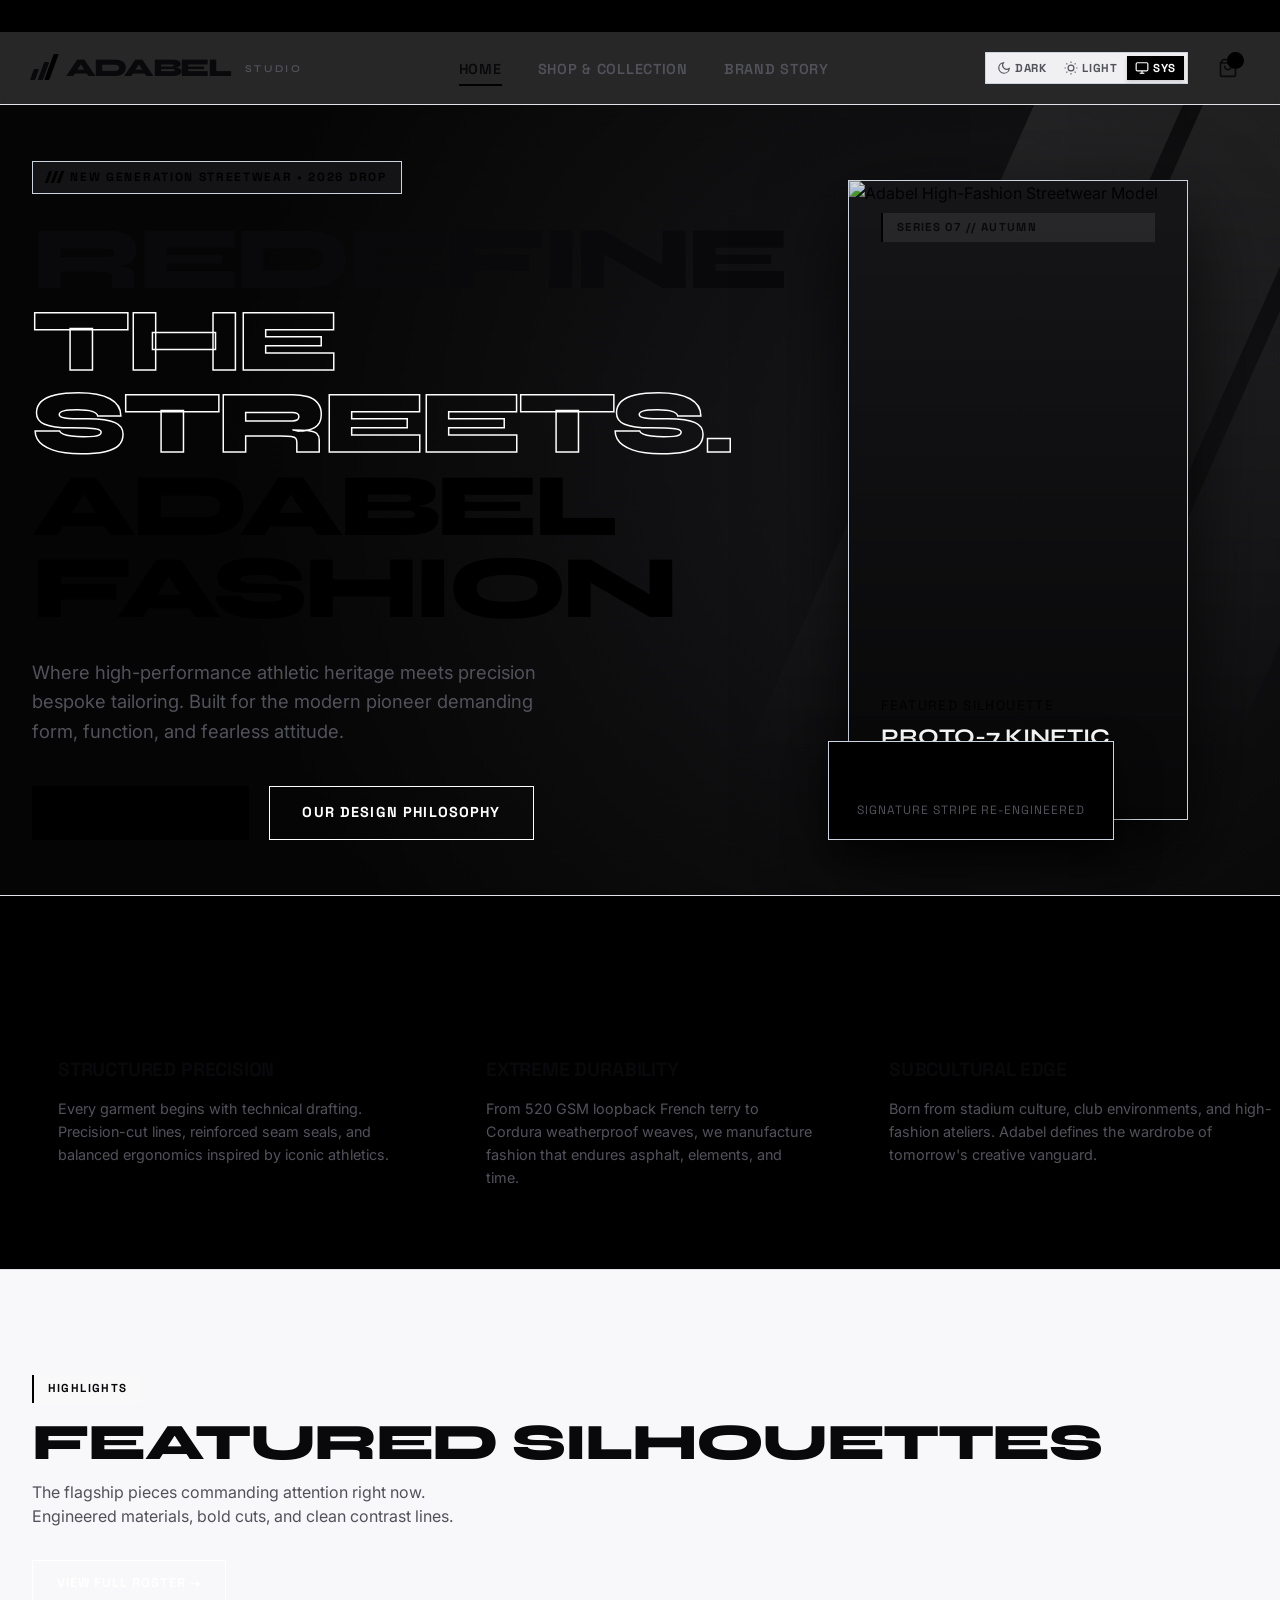
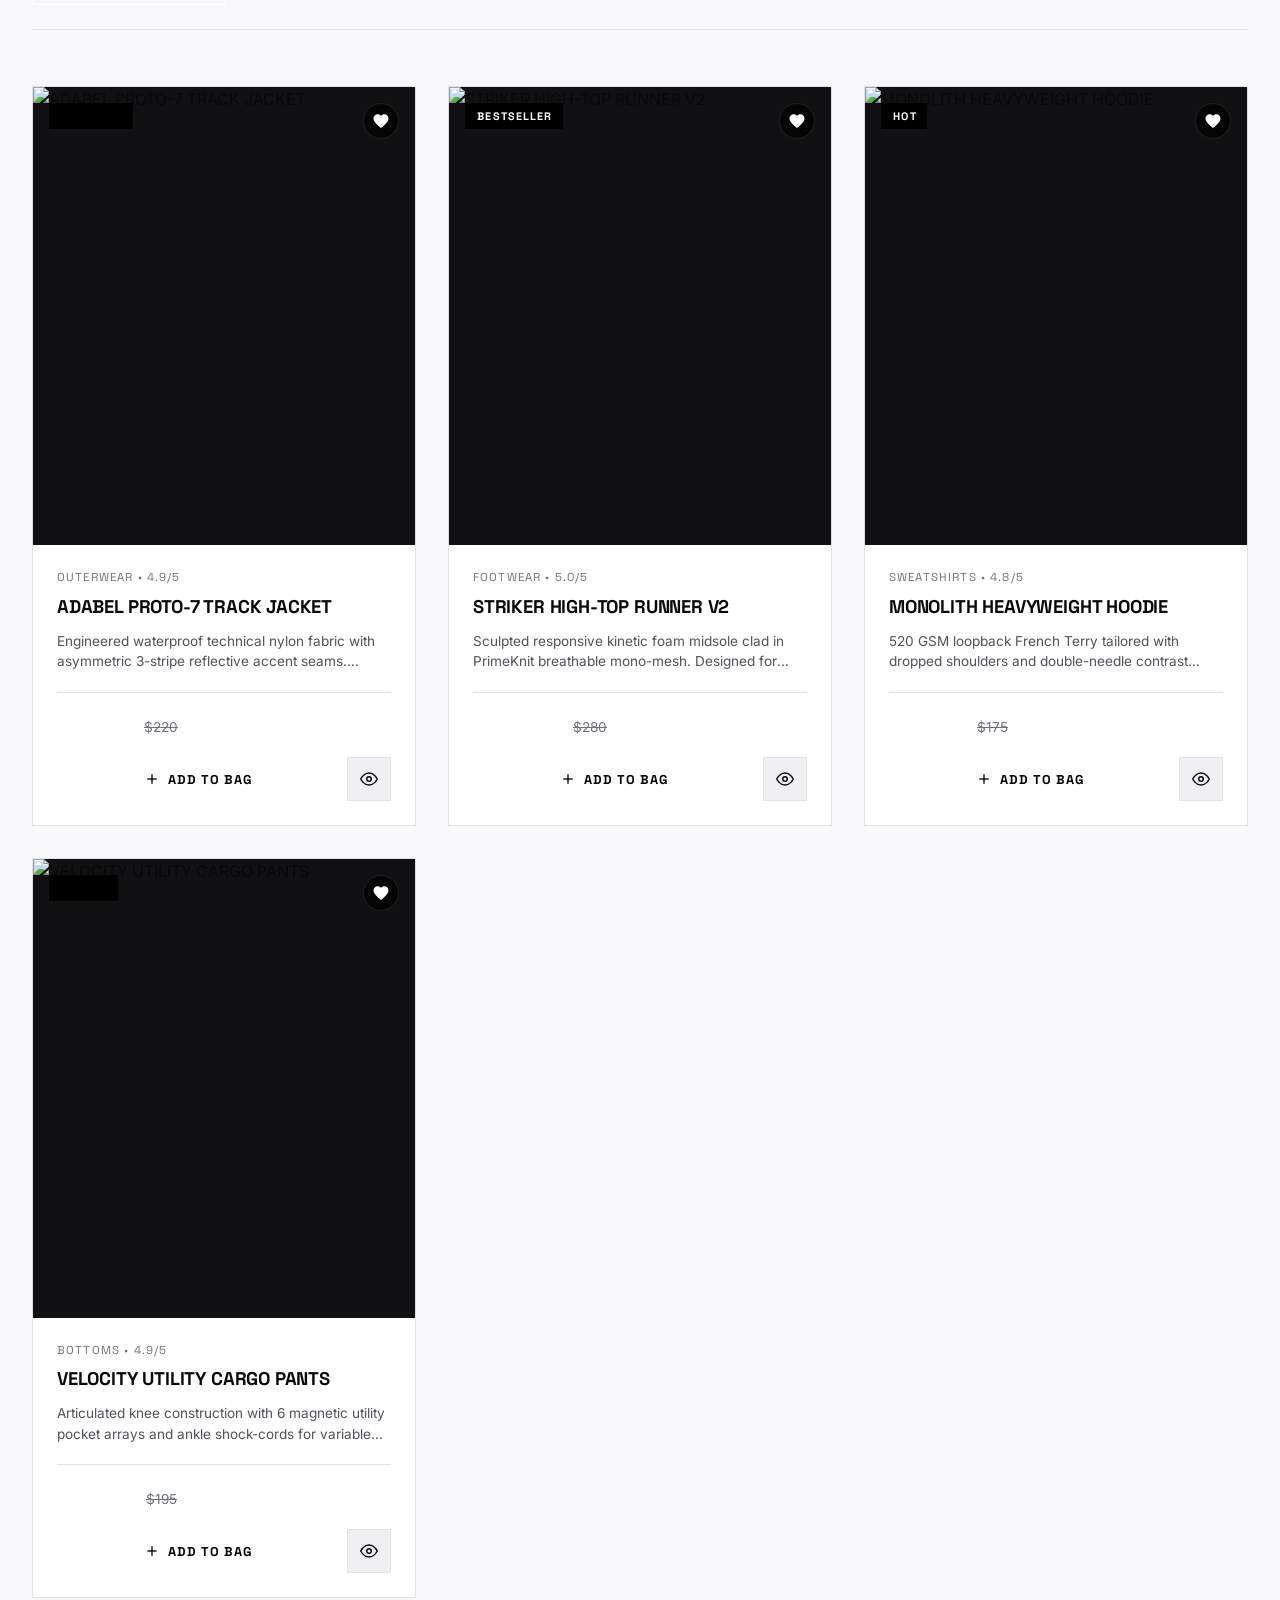
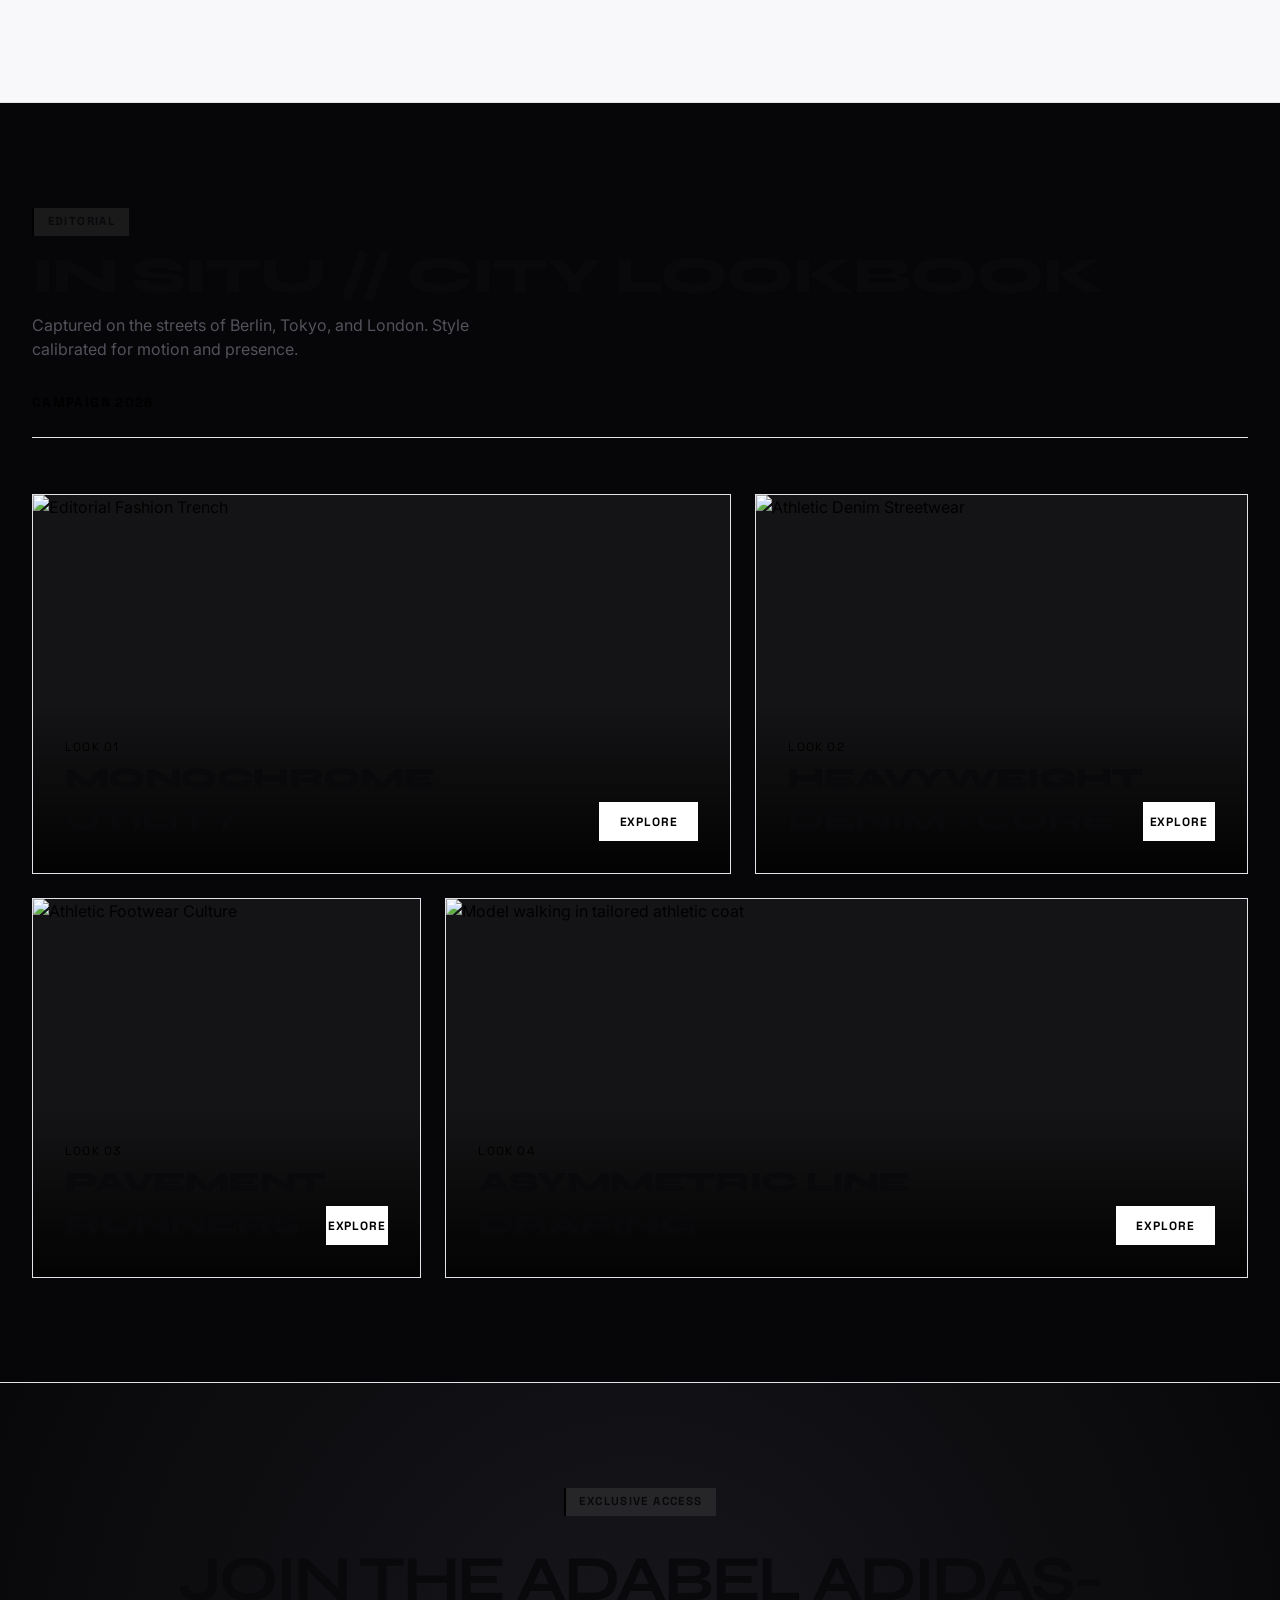
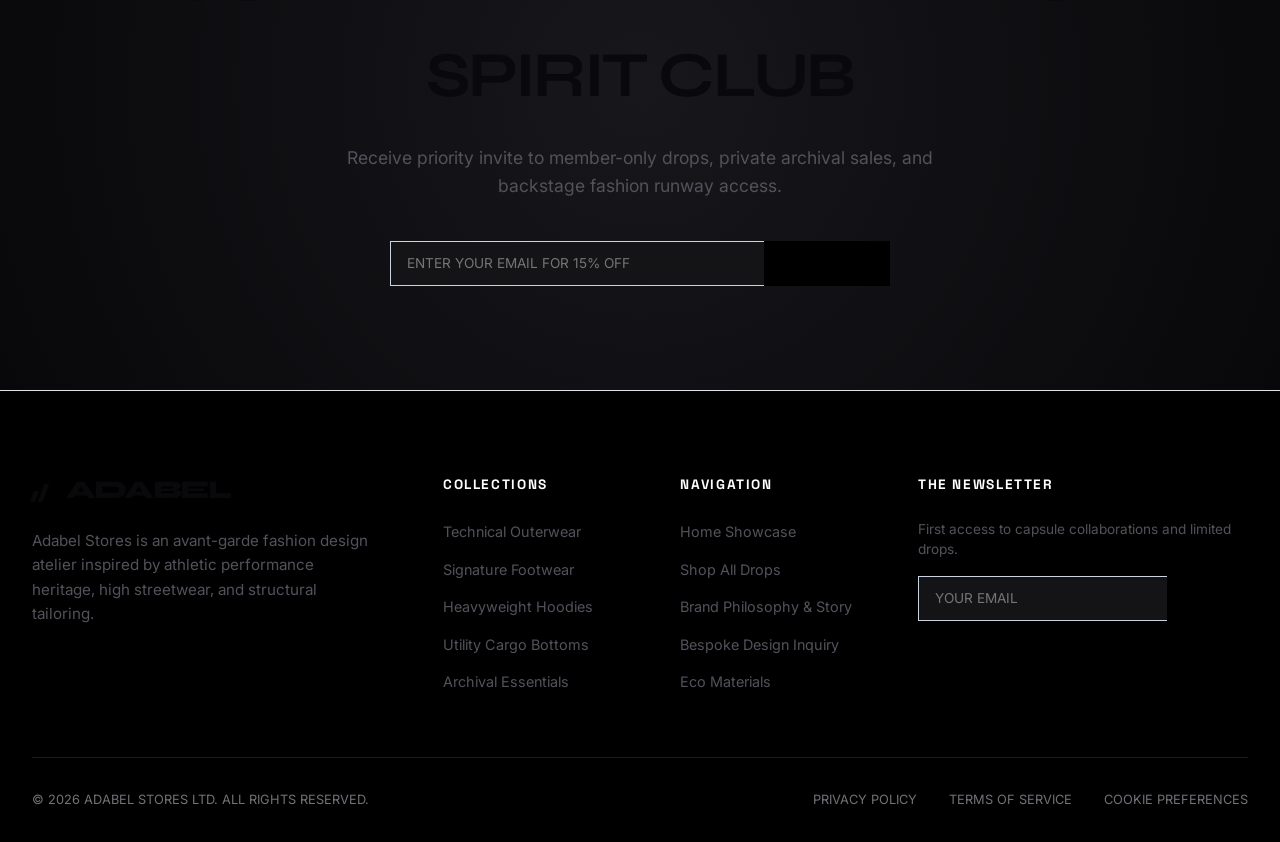
==== commit 9c63ab1f: "pre-retheme snapshot" ====
--- a/index.html
+++ b/index.html
@@ -50,6 +50,38 @@
       </nav>
 
       <div class="header-actions">
+        <!-- Theme Switcher (Dark / Light / System) -->
+        <div class="theme-switcher" role="group" aria-label="Theme mode selector">
+          <button type="button" class="theme-opt-btn" data-theme-set="dark" title="Dark theme" aria-label="Dark mode">
+            <svg viewBox="0 0 24 24" fill="none" stroke="currentColor" stroke-width="2">
+              <path d="M21 12.79A9 9 0 1 1 11.21 3 7 7 0 0 0 21 12.79z"></path>
+            </svg>
+            <span>Dark</span>
+          </button>
+          <button type="button" class="theme-opt-btn" data-theme-set="light" title="Light theme" aria-label="Light mode">
+            <svg viewBox="0 0 24 24" fill="none" stroke="currentColor" stroke-width="2">
+              <circle cx="12" cy="12" r="5"></circle>
+              <line x1="12" y1="1" x2="12" y2="3"></line>
+              <line x1="12" y1="21" x2="12" y2="23"></line>
+              <line x1="4.22" y1="4.22" x2="5.64" y2="5.64"></line>
+              <line x1="18.36" y1="18.36" x2="19.78" y2="19.78"></line>
+              <line x1="1" y1="12" x2="3" y2="12"></line>
+              <line x1="21" y1="12" x2="23" y2="12"></line>
+              <line x1="4.22" y1="19.78" x2="5.64" y2="18.36"></line>
+              <line x1="18.36" y1="5.64" x2="19.78" y2="4.22"></line>
+            </svg>
+            <span>Light</span>
+          </button>
+          <button type="button" class="theme-opt-btn active" data-theme-set="system" title="System preference" aria-label="System mode">
+            <svg viewBox="0 0 24 24" fill="none" stroke="currentColor" stroke-width="2">
+              <rect x="2" y="3" width="20" height="14" rx="2" ry="2"></rect>
+              <line x1="8" y1="21" x2="16" y2="21"></line>
+              <line x1="12" y1="17" x2="12" y2="21"></line>
+            </svg>
+            <span>Sys</span>
+          </button>
+        </div>
+
         <button class="icon-btn" onclick="toggleCart()" aria-label="View Shopping Bag" id="cart-button">
           <svg width="20" height="20" viewBox="0 0 24 24" fill="none" stroke="currentColor" stroke-width="2" stroke-linecap="round" stroke-linejoin="round">
             <path d="M6 2L3 6v14a2 2 0 0 0 2 2h14a2 2 0 0 0 2-2V6l-3-4z"></path>
--- a/style.css
+++ b/style.css
@@ -10,12 +10,13 @@
   --font-sub: 'Space Grotesk', -apple-system, BlinkMacSystemFont, sans-serif;
   --font-body: 'Inter', -apple-system, BlinkMacSystemFont, sans-serif;
 
-  /* Palette */
+  /* Default Dark Mode Palette */
   --bg-dark: #000000;
   --bg-primary: #0a0a0a;
   --bg-surface: #121212;
   --bg-card: #171717;
   --bg-elevated: #1e1e1e;
+  --header-bg: rgba(10, 10, 10, 0.88);
   
   --border-subtle: #262626;
   --border-bold: #3f3f46;
@@ -25,16 +26,105 @@
   --text-secondary: #a1a1aa;
   --text-muted: #71717a;
 
-  /* Accent: Electric performance neon lime / solar flare - signature adidas style accent */
+  /* Accent: Electric performance neon lime / solar flare */
   --accent-electric: #e0fe10;
   --accent-electric-glow: rgba(224, 254, 16, 0.35);
   --accent-cyan: #00f2fe;
   --accent-white: #ffffff;
 
   --adidas-stripe: rgba(255, 255, 255, 0.12);
+  --hero-radial: radial-gradient(circle at 75% 45%, #18181b 0%, #050505 70%);
+  --catalog-header-radial: radial-gradient(circle at 80% 20%, #1c1c22 0%, #08080a 75%);
+  --banner-radial: radial-gradient(circle at 50% 50%, #17171c 0%, #08080a 100%);
+  --dialog-bg: #0d0d0f;
+  --drawer-bg: #0c0c0e;
+  --drawer-footer-bg: #08080a;
+  --input-bg: #111114;
+  --quickview-preview-bg: #18181b;
+
+  --btn-primary-bg: #ffffff;
+  --btn-primary-color: #000000;
+  --btn-primary-border: #ffffff;
+
   --transition-fast: 0.18s cubic-bezier(0.16, 1, 0.3, 1);
   --transition-smooth: 0.35s cubic-bezier(0.16, 1, 0.3, 1);
   --transition-bounce: 0.5s cubic-bezier(0.34, 1.56, 0.64, 1);
+}
+
+/* Explicit Light Mode Palette (Ultra-Clean Architectural Adidas Minimalist) */
+[data-theme="light"] {
+  --bg-dark: #f8f8fa;
+  --bg-primary: #ffffff;
+  --bg-surface: #f0f0f3;
+  --bg-card: #ffffff;
+  --bg-elevated: #e6e6ea;
+  --header-bg: rgba(255, 255, 255, 0.92);
+
+  --border-subtle: #e2e2e8;
+  --border-bold: #cbd5e1;
+  --border-light: #262626;
+
+  --text-primary: #09090b;
+  --text-secondary: #52525b;
+  --text-muted: #71717a;
+
+  --accent-electric: #000000;
+  --accent-electric-glow: rgba(0, 0, 0, 0.2);
+  --accent-cyan: #0284c7;
+  --accent-white: #09090b;
+
+  --adidas-stripe: rgba(0, 0, 0, 0.08);
+  --hero-radial: radial-gradient(circle at 75% 45%, #f1f2f6 0%, #ffffff 75%);
+  --catalog-header-radial: radial-gradient(circle at 80% 20%, #f4f4f7 0%, #ffffff 80%);
+  --banner-radial: radial-gradient(circle at 50% 50%, #f5f5f7 0%, #eaebee 100%);
+  --dialog-bg: #ffffff;
+  --drawer-bg: #ffffff;
+  --drawer-footer-bg: #f8f8fa;
+  --input-bg: #f1f2f5;
+  --quickview-preview-bg: #f4f4f6;
+
+  --btn-primary-bg: #000000;
+  --btn-primary-color: #ffffff;
+  --btn-primary-border: #000000;
+}
+
+/* Respect OS preference when data-theme is "system" or not set */
+@media (prefers-color-scheme: light) {
+  :root:not([data-theme="dark"]) {
+    --bg-dark: #f8f8fa;
+    --bg-primary: #ffffff;
+    --bg-surface: #f0f0f3;
+    --bg-card: #ffffff;
+    --bg-elevated: #e6e6ea;
+    --header-bg: rgba(255, 255, 255, 0.92);
+
+    --border-subtle: #e2e2e8;
+    --border-bold: #cbd5e1;
+    --border-light: #262626;
+
+    --text-primary: #09090b;
+    --text-secondary: #52525b;
+    --text-muted: #71717a;
+
+    --accent-electric: #000000;
+    --accent-electric-glow: rgba(0, 0, 0, 0.2);
+    --accent-cyan: #0284c7;
+    --accent-white: #09090b;
+
+    --adidas-stripe: rgba(0, 0, 0, 0.08);
+    --hero-radial: radial-gradient(circle at 75% 45%, #f1f2f6 0%, #ffffff 75%);
+    --catalog-header-radial: radial-gradient(circle at 80% 20%, #f4f4f7 0%, #ffffff 80%);
+    --banner-radial: radial-gradient(circle at 50% 50%, #f5f5f7 0%, #eaebee 100%);
+    --dialog-bg: #ffffff;
+    --drawer-bg: #ffffff;
+    --drawer-footer-bg: #f8f8fa;
+    --input-bg: #f1f2f5;
+    --quickview-preview-bg: #f4f4f6;
+
+    --btn-primary-bg: #000000;
+    --btn-primary-color: #ffffff;
+    --btn-primary-border: #000000;
+  }
 }
 
 *, *::before, *::after {
@@ -50,6 +140,7 @@
   color: var(--text-primary);
   font-family: var(--font-body);
   -webkit-font-smoothing: antialiased;
+  transition: background-color 0.3s ease, color 0.3s ease;
 }
 
 body {
@@ -59,6 +150,7 @@
   flex-direction: column;
   background: var(--bg-dark);
   line-height: 1.5;
+  transition: background-color 0.3s ease, color 0.3s ease;
 }
 
 /* Custom Scrollbar */
@@ -279,6 +371,52 @@
   background: var(--bg-surface);
   transform: translateY(-2px);
 }
+
+/* Theme Switcher (Dark / Light / System) */
+.theme-switcher {
+  display: inline-flex;
+  align-items: center;
+  background: var(--bg-surface);
+  border: 1px solid var(--border-bold);
+  padding: 3px;
+  gap: 2px;
+  position: relative;
+}
+
+.theme-opt-btn {
+  background: transparent;
+  border: none;
+  color: var(--text-muted);
+  cursor: pointer;
+  display: inline-flex;
+  align-items: center;
+  justify-content: center;
+  padding: 5px 8px;
+  font-family: var(--font-sub);
+  font-size: 0.72rem;
+  font-weight: 700;
+  letter-spacing: 0.05em;
+  text-transform: uppercase;
+  gap: 4px;
+  transition: all var(--transition-fast);
+  color: var(--text-secondary);
+}
+
+.theme-opt-btn svg {
+  width: 14px;
+  height: 14px;
+}
+
+.theme-opt-btn:hover {
+  color: var(--text-primary);
+}
+
+.theme-opt-btn.active {
+  background: var(--btn-primary-bg);
+  color: var(--btn-primary-color);
+  box-shadow: 0 2px 4px rgba(0, 0, 0, 0.15);
+}
+
 .cart-badge {
   position: absolute;
   top: 4px;
@@ -986,8 +1124,8 @@
 
 /* Modals & Drawers using native HTML Dialog */
 dialog.custom-dialog {
-  background: #0d0d0f;
-  color: #ffffff;
+  background: var(--dialog-bg);
+  color: var(--text-primary);
   border: 1px solid var(--border-bold);
   max-width: 600px;
   width: 90%;
@@ -1009,7 +1147,7 @@
   right: 1.5rem;
   background: transparent;
   border: none;
-  color: #ffffff;
+  color: var(--text-primary);
   font-size: 1.5rem;
   cursor: pointer;
   width: 36px;
@@ -1047,7 +1185,7 @@
   bottom: 0;
   width: 100%;
   max-width: 440px;
-  background: #0c0c0e;
+  background: var(--drawer-bg);
   border-left: 1px solid var(--border-bold);
   z-index: 2600;
   transform: translateX(100%);
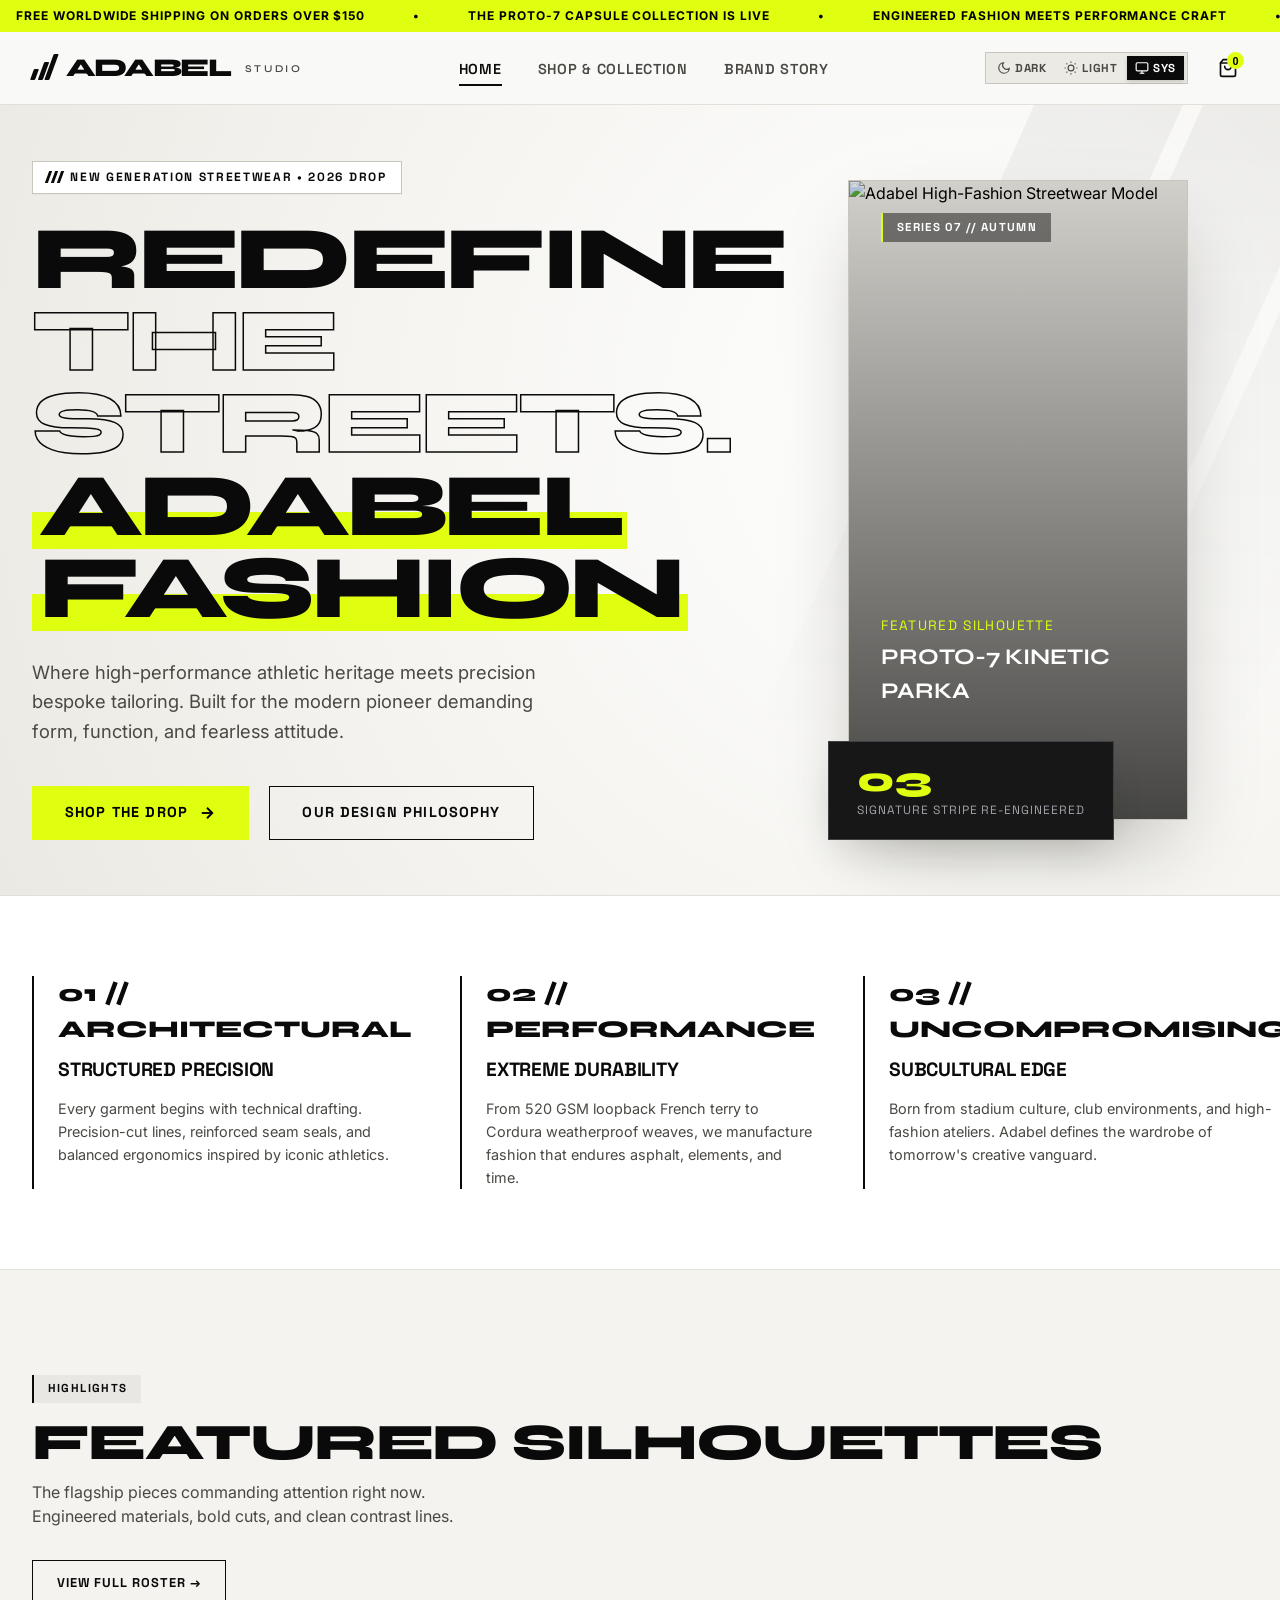
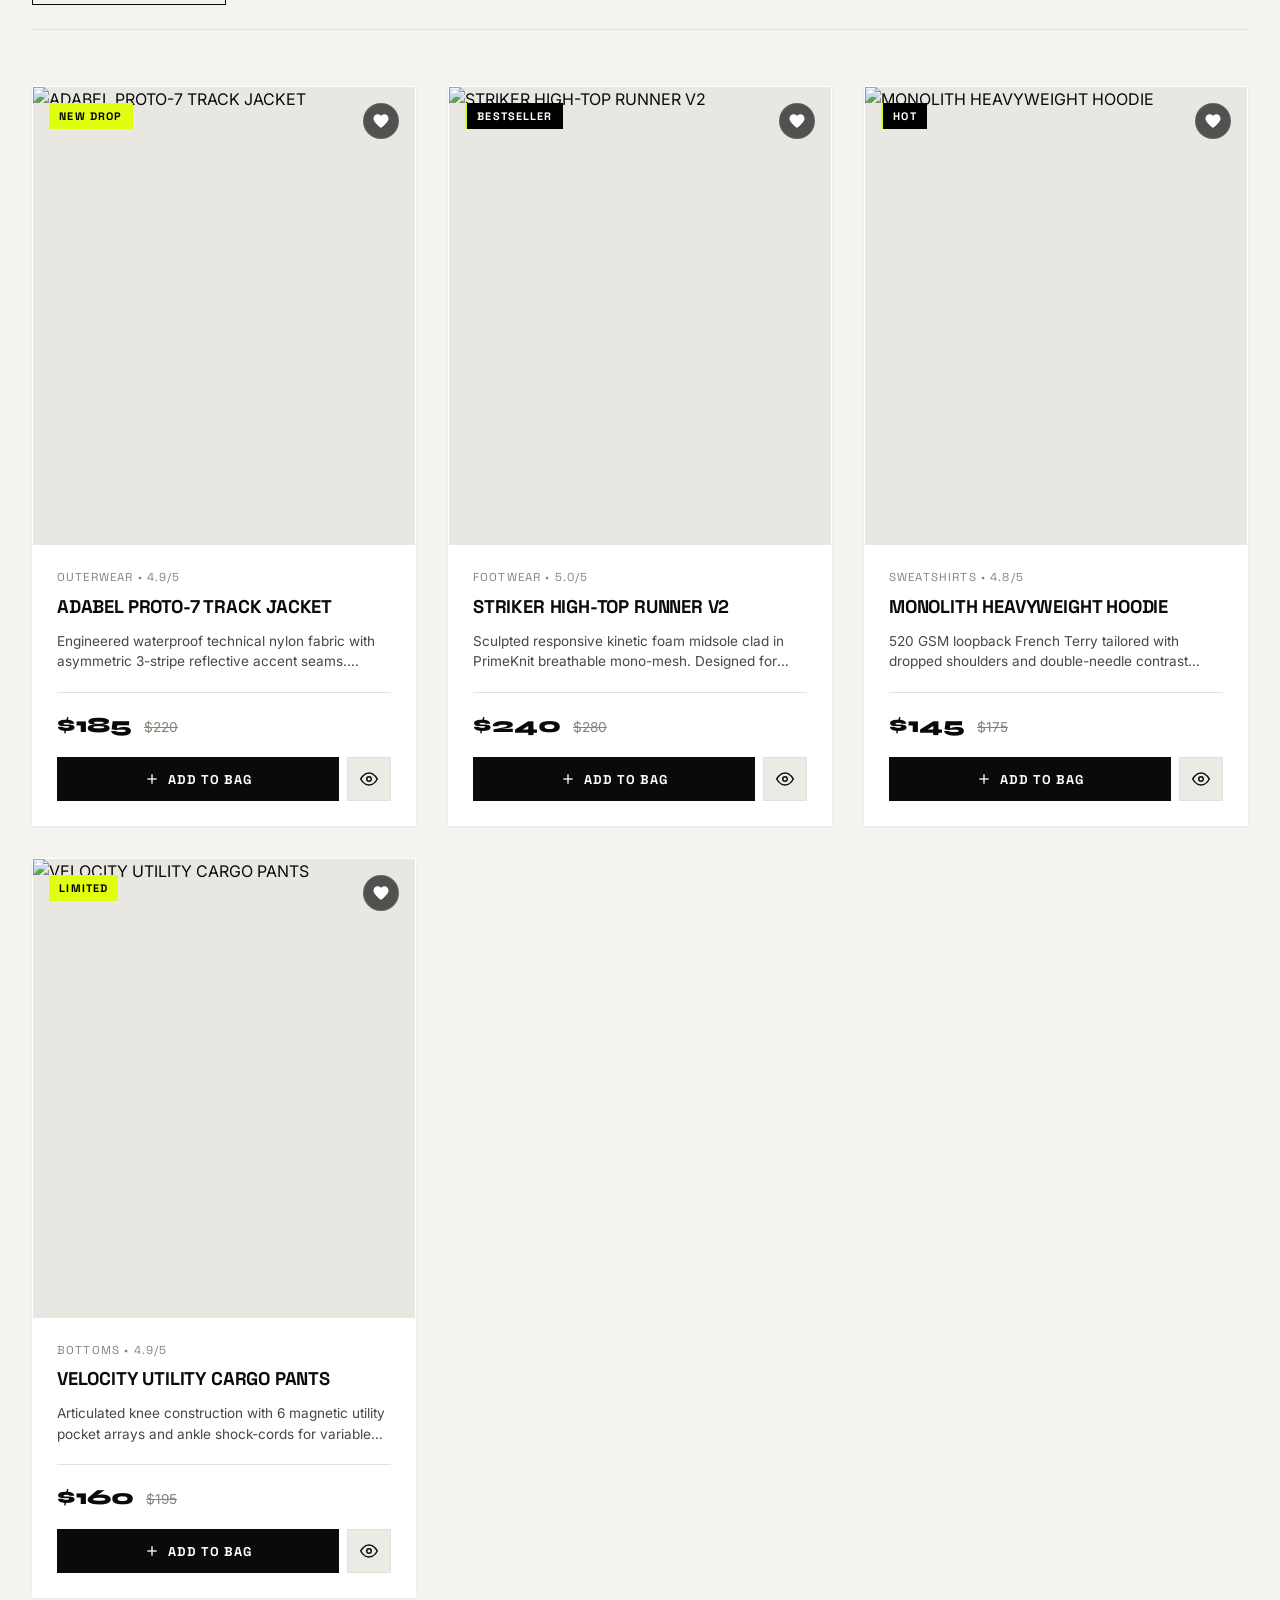
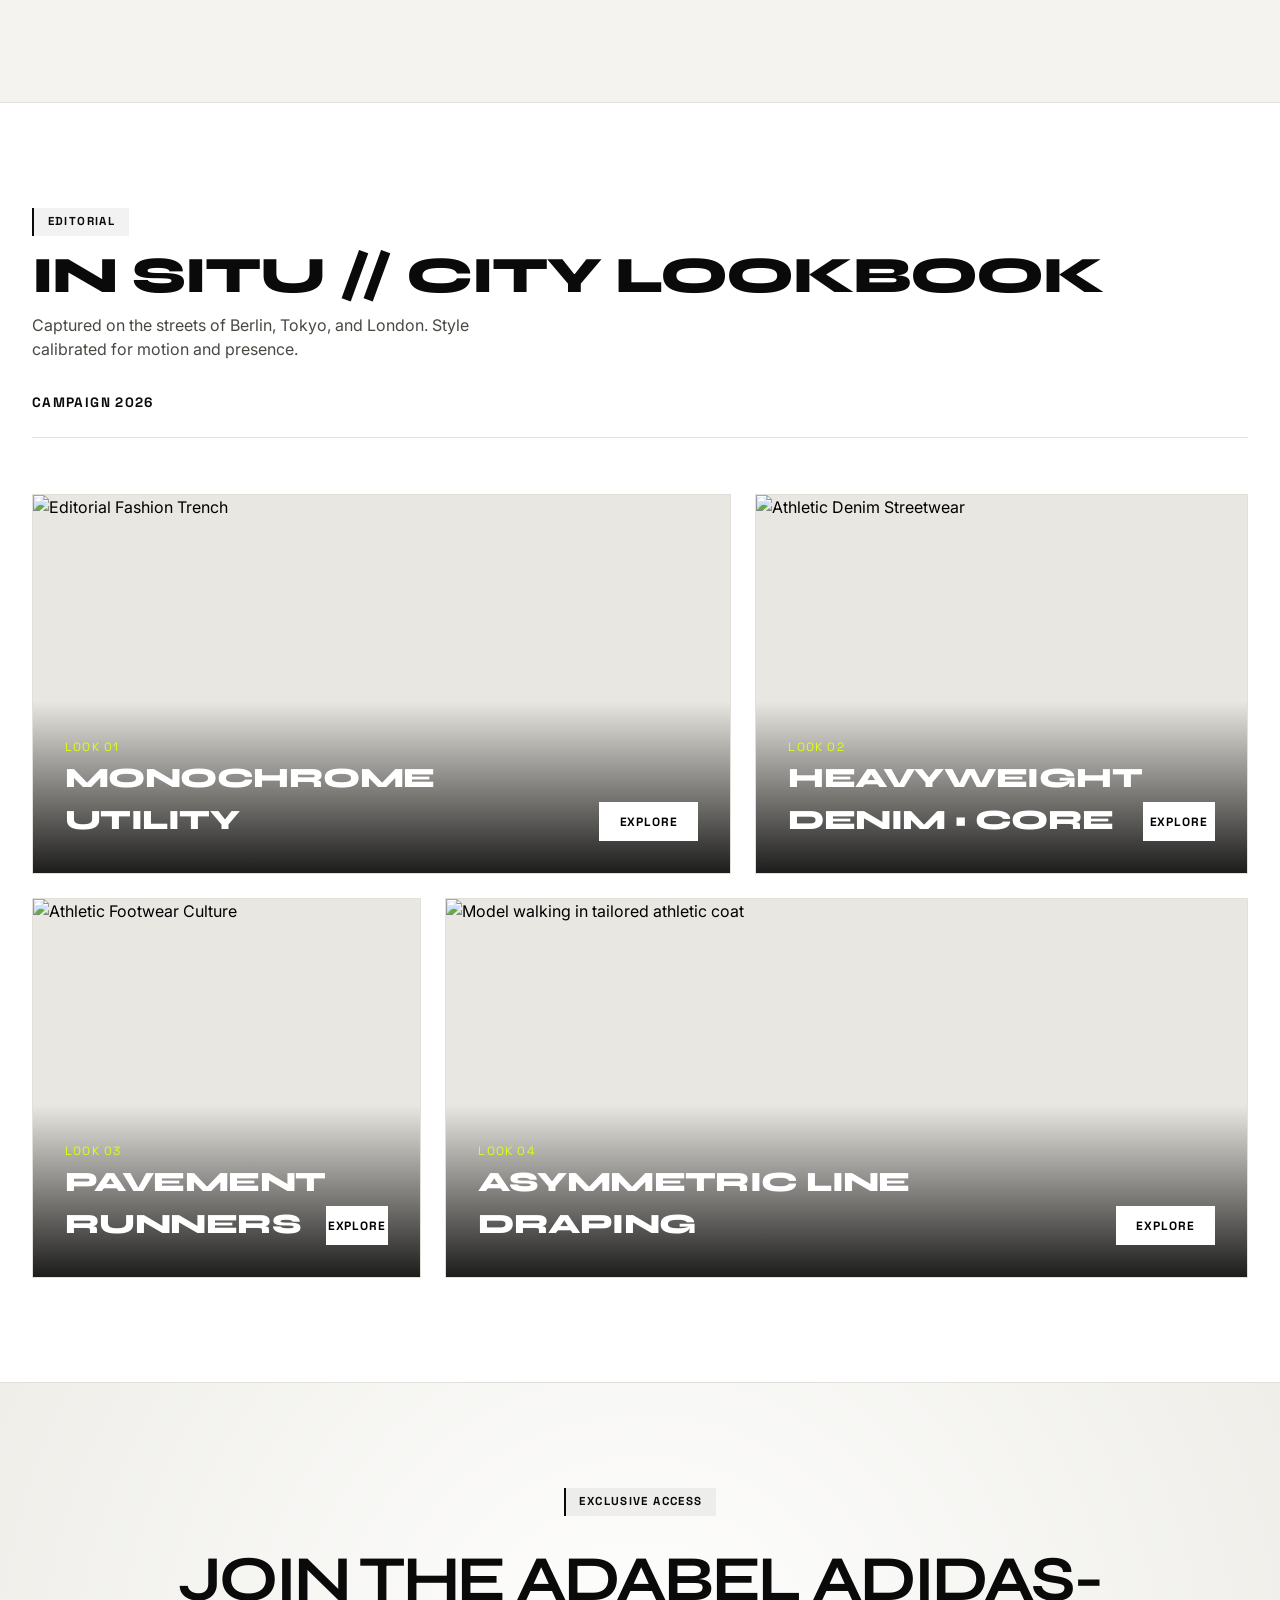
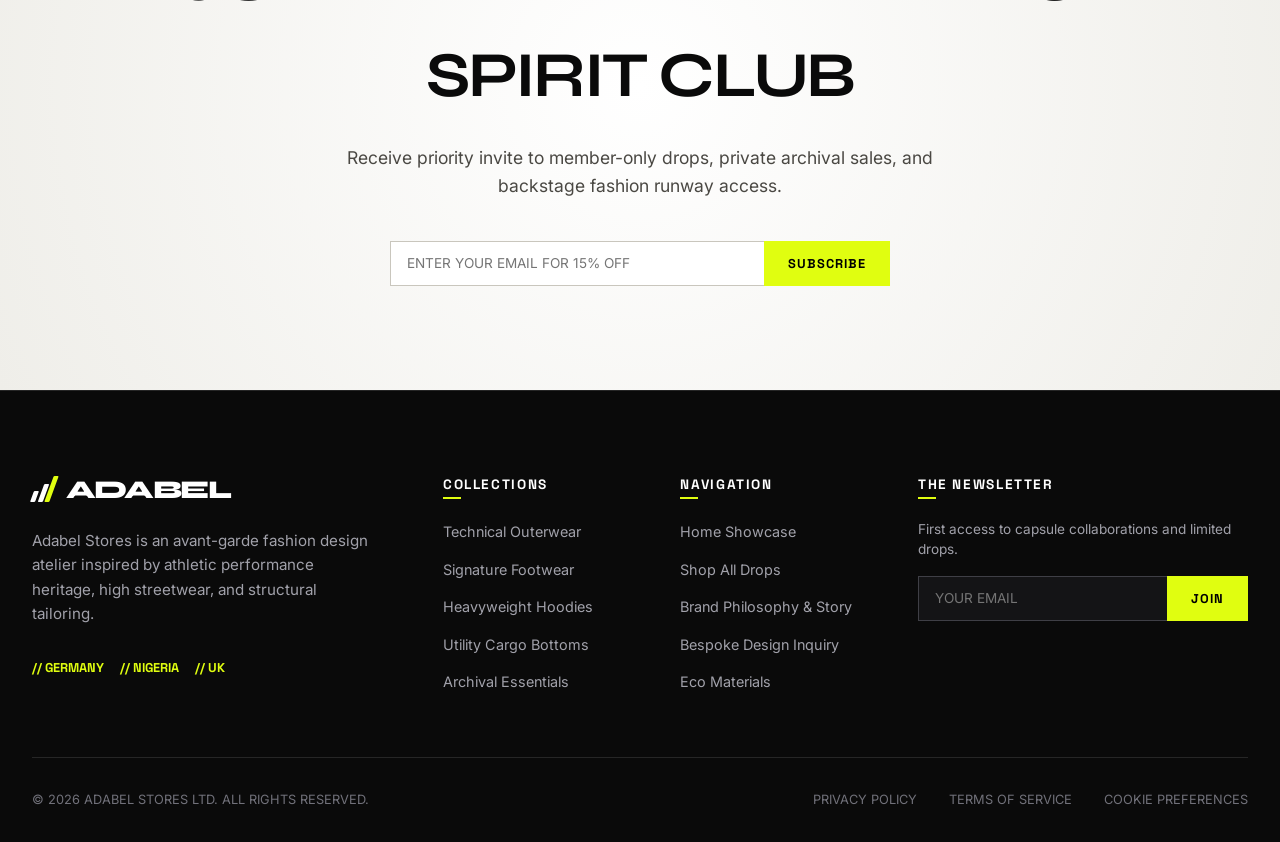
==== commit d60b650e: "feat: add light and dark mode support with theme persistence" ====
--- a/index.html
+++ b/index.html
@@ -5,6 +5,17 @@
   <meta name="viewport" content="width=device-width, initial-scale=1.0">
   <title>ADABEL STORES &mdash; Engineered Fashion &amp; Streetwear</title>
   <meta name="description" content="Adabel Stores: High-performance fashion design inspired by architectural silhouettes and athletic heritage. Discover jackets, footwear, hoodies, and cargo designs.">
+  <meta name="color-scheme" content="dark light">
+  <script>
+    /* Resolve theme before first paint to avoid a flash */
+    (function () {
+      try {
+        var p = localStorage.getItem('adabel_theme_pref') || 'system';
+        var t = p === 'system' ? (matchMedia('(prefers-color-scheme: light)').matches ? 'light' : 'dark') : p;
+        document.documentElement.setAttribute('data-theme', t);
+      } catch (e) {}
+    })();
+  </script>
   <link rel="stylesheet" href="style.css">
 </head>
 <body>
@@ -144,7 +155,7 @@
             <div class="hero-poster-overlay">
               <span class="badge-tag">SERIES 07 // AUTUMN</span>
               <div>
-                <p style="font-family: var(--font-sub); font-size: 0.85rem; text-transform: uppercase; letter-spacing: 0.1em; color: var(--accent-electric); margin-bottom: 0.25rem;">
+                <p style="font-family: var(--font-sub); font-size: 0.85rem; text-transform: uppercase; letter-spacing: 0.1em; color: var(--accent-text); margin-bottom: 0.25rem;">
                   Featured Silhouette
                 </p>
                 <h3 style="font-family: var(--font-display); font-size: 1.4rem; text-transform: uppercase; color: #fff;">
@@ -211,7 +222,7 @@
     </section>
 
     <!-- Lookbook Mosaic Showcase -->
-    <section class="section" style="background: #060608; border-top: 1px solid var(--border-subtle);">
+    <section class="section" style="background: var(--bg-band); border-top: 1px solid var(--border-subtle);">
       <div class="container">
         <div class="section-head">
           <div>
@@ -221,7 +232,7 @@
               Captured on the streets of Berlin, Tokyo, and London. Style calibrated for motion and presence.
             </p>
           </div>
-          <span style="font-family: var(--font-sub); font-size: 0.85rem; color: var(--accent-electric); font-weight: 700; letter-spacing: 0.1em; text-transform: uppercase;">
+          <span style="font-family: var(--font-sub); font-size: 0.85rem; color: var(--accent-text); font-weight: 700; letter-spacing: 0.1em; text-transform: uppercase;">
             CAMPAIGN 2026
           </span>
         </div>
@@ -231,7 +242,7 @@
             <img src="https://images.unsplash.com/photo-1509631179647-0177331693ae?auto=format&fit=crop&w=1200&q=80" alt="Editorial Fashion Trench">
             <div class="lookbook-caption">
               <div>
-                <span style="font-family: var(--font-sub); font-size: 0.75rem; letter-spacing: 0.1em; color: var(--accent-electric); text-transform: uppercase;">LOOK 01</span>
+                <span style="font-family: var(--font-sub); font-size: 0.75rem; letter-spacing: 0.1em; color: var(--accent-text); text-transform: uppercase;">LOOK 01</span>
                 <h3 class="lookbook-title">MONOCHROME UTILITY</h3>
               </div>
               <a href="catalog.html" class="btn btn-primary" style="padding: 0.6rem 1.25rem; font-size: 0.75rem;">Explore</a>
@@ -241,7 +252,7 @@
             <img src="https://images.unsplash.com/photo-1576995853123-5a10305d93c0?auto=format&fit=crop&w=1000&q=80" alt="Athletic Denim Streetwear">
             <div class="lookbook-caption">
               <div>
-                <span style="font-family: var(--font-sub); font-size: 0.75rem; letter-spacing: 0.1em; color: var(--accent-electric); text-transform: uppercase;">LOOK 02</span>
+                <span style="font-family: var(--font-sub); font-size: 0.75rem; letter-spacing: 0.1em; color: var(--accent-text); text-transform: uppercase;">LOOK 02</span>
                 <h3 class="lookbook-title">HEAVYWEIGHT DENIM &bull; CORE</h3>
               </div>
               <a href="catalog.html" class="btn btn-primary" style="padding: 0.6rem 1.25rem; font-size: 0.75rem;">Explore</a>
@@ -251,7 +262,7 @@
             <img src="https://images.unsplash.com/photo-1511556532299-8f662fc26c06?auto=format&fit=crop&w=900&q=80" alt="Athletic Footwear Culture">
             <div class="lookbook-caption">
               <div>
-                <span style="font-family: var(--font-sub); font-size: 0.75rem; letter-spacing: 0.1em; color: var(--accent-electric); text-transform: uppercase;">LOOK 03</span>
+                <span style="font-family: var(--font-sub); font-size: 0.75rem; letter-spacing: 0.1em; color: var(--accent-text); text-transform: uppercase;">LOOK 03</span>
                 <h3 class="lookbook-title">PAVEMENT RUNNERS</h3>
               </div>
               <a href="catalog.html" class="btn btn-primary" style="padding: 0.6rem 1.25rem; font-size: 0.75rem;">Explore</a>
@@ -261,7 +272,7 @@
             <img src="https://images.unsplash.com/photo-1490481651871-ab68de25d43d?auto=format&fit=crop&w=1400&q=80" alt="Model walking in tailored athletic coat">
             <div class="lookbook-caption">
               <div>
-                <span style="font-family: var(--font-sub); font-size: 0.75rem; letter-spacing: 0.1em; color: var(--accent-electric); text-transform: uppercase;">LOOK 04</span>
+                <span style="font-family: var(--font-sub); font-size: 0.75rem; letter-spacing: 0.1em; color: var(--accent-text); text-transform: uppercase;">LOOK 04</span>
                 <h3 class="lookbook-title">ASYMMETRIC LINE DRAPING</h3>
               </div>
               <a href="catalog.html" class="btn btn-primary" style="padding: 0.6rem 1.25rem; font-size: 0.75rem;">Explore</a>
@@ -272,7 +283,7 @@
     </section>
 
     <!-- Join the Club Banner -->
-    <section class="section" style="background: radial-gradient(circle at 50% 50%, #17171c 0%, #08080a 100%); border-top: 1px solid var(--border-subtle); text-align: center;">
+    <section class="section" style="background: var(--banner-radial); border-top: 1px solid var(--border-subtle); text-align: center;">
       <div class="container-narrow">
         <span class="badge-tag">EXCLUSIVE ACCESS</span>
         <h2 style="font-family: var(--font-display); font-size: clamp(2.4rem, 5vw, 4.5rem); text-transform: uppercase; margin-bottom: 1.25rem; letter-spacing: -0.04em;">
@@ -306,9 +317,9 @@
             Adabel Stores is an avant-garde fashion design atelier inspired by athletic performance heritage, high streetwear, and structural tailoring.
           </p>
           <div style="display: flex; gap: 1rem;">
-            <span style="font-family: var(--font-sub); font-size: 0.8rem; color: var(--accent-electric); font-weight: 700;">// GERMANY</span>
-            <span style="font-family: var(--font-sub); font-size: 0.8rem; color: var(--accent-electric); font-weight: 700;">// NIGERIA</span>
-            <span style="font-family: var(--font-sub); font-size: 0.8rem; color: var(--accent-electric); font-weight: 700;">// UK</span>
+            <span style="font-family: var(--font-sub); font-size: 0.8rem; color: var(--accent-text); font-weight: 700;">// GERMANY</span>
+            <span style="font-family: var(--font-sub); font-size: 0.8rem; color: var(--accent-text); font-weight: 700;">// NIGERIA</span>
+            <span style="font-family: var(--font-sub); font-size: 0.8rem; color: var(--accent-text); font-weight: 700;">// UK</span>
           </div>
         </div>
 
--- a/style.css
+++ b/style.css
@@ -10,29 +10,42 @@
   --font-sub: 'Space Grotesk', -apple-system, BlinkMacSystemFont, sans-serif;
   --font-body: 'Inter', -apple-system, BlinkMacSystemFont, sans-serif;
 
-  /* Default Dark Mode Palette */
+  color-scheme: dark;
+
+  /* ---- Dark palette (default) ---- */
   --bg-dark: #000000;
   --bg-primary: #0a0a0a;
   --bg-surface: #121212;
   --bg-card: #171717;
   --bg-elevated: #1e1e1e;
+  --bg-band: #050505;
+  --bg-footer: #000000;
+  --media-bg: #111113;
   --header-bg: rgba(10, 10, 10, 0.88);
-  
+
   --border-subtle: #262626;
   --border-bold: #3f3f46;
-  --border-light: #e5e5e5;
 
   --text-primary: #ffffff;
   --text-secondary: #a1a1aa;
   --text-muted: #71717a;
 
-  /* Accent: Electric performance neon lime / solar flare */
+  /* Accent fill (always volt) vs accent used for text / hairlines */
   --accent-electric: #e0fe10;
-  --accent-electric-glow: rgba(224, 254, 16, 0.35);
-  --accent-cyan: #00f2fe;
-  --accent-white: #ffffff;
-
-  --adidas-stripe: rgba(255, 255, 255, 0.12);
+  --on-accent: #000000;
+  --accent-text: #e0fe10;
+  --accent-line: #e0fe10;
+
+  /* "Ink" = the solid high-contrast fill (primary buttons, active states) */
+  --ink: #ffffff;
+  --ink-contrast: #000000;
+
+  --badge-bg: rgba(255, 255, 255, 0.08);
+  --stripe-color: #ffffff;
+  --stripe-opacity: 0.08;
+  --scrollbar-track: #09090b;
+  --scrollbar-thumb: #27272a;
+
   --hero-radial: radial-gradient(circle at 75% 45%, #18181b 0%, #050505 70%);
   --catalog-header-radial: radial-gradient(circle at 80% 20%, #1c1c22 0%, #08080a 75%);
   --banner-radial: radial-gradient(circle at 50% 50%, #17171c 0%, #08080a 100%);
@@ -40,91 +53,121 @@
   --drawer-bg: #0c0c0e;
   --drawer-footer-bg: #08080a;
   --input-bg: #111114;
-  --quickview-preview-bg: #18181b;
-
-  --btn-primary-bg: #ffffff;
-  --btn-primary-color: #000000;
-  --btn-primary-border: #ffffff;
+
+  --shadow-md: 0 20px 40px rgba(0, 0, 0, 0.5);
+  --shadow-lg: 0 35px 80px rgba(0, 0, 0, 0.8);
+  --scrim: rgba(0, 0, 0, 0.75);
 
   --transition-fast: 0.18s cubic-bezier(0.16, 1, 0.3, 1);
   --transition-smooth: 0.35s cubic-bezier(0.16, 1, 0.3, 1);
   --transition-bounce: 0.5s cubic-bezier(0.34, 1.56, 0.64, 1);
 }
 
-/* Explicit Light Mode Palette (Ultra-Clean Architectural Adidas Minimalist) */
+/* ---- Light palette: warm "bone" gallery white, onyx ink, volt as a highlighter ---- */
 [data-theme="light"] {
-  --bg-dark: #f8f8fa;
-  --bg-primary: #ffffff;
-  --bg-surface: #f0f0f3;
+  color-scheme: light;
+
+  --bg-dark: #f4f3ef;
+  --bg-primary: #fafaf8;
+  --bg-surface: #ebeae5;
   --bg-card: #ffffff;
-  --bg-elevated: #e6e6ea;
-  --header-bg: rgba(255, 255, 255, 0.92);
-
-  --border-subtle: #e2e2e8;
-  --border-bold: #cbd5e1;
-  --border-light: #262626;
-
-  --text-primary: #09090b;
-  --text-secondary: #52525b;
-  --text-muted: #71717a;
-
-  --accent-electric: #000000;
-  --accent-electric-glow: rgba(0, 0, 0, 0.2);
-  --accent-cyan: #0284c7;
-  --accent-white: #09090b;
-
-  --adidas-stripe: rgba(0, 0, 0, 0.08);
-  --hero-radial: radial-gradient(circle at 75% 45%, #f1f2f6 0%, #ffffff 75%);
-  --catalog-header-radial: radial-gradient(circle at 80% 20%, #f4f4f7 0%, #ffffff 80%);
-  --banner-radial: radial-gradient(circle at 50% 50%, #f5f5f7 0%, #eaebee 100%);
+  --bg-elevated: #e4e2dc;
+  --bg-band: #ffffff;
+  --bg-footer: #0a0a0a;
+  --media-bg: #e9e7e1;
+  --header-bg: rgba(250, 250, 248, 0.86);
+
+  --border-subtle: #e2e0d9;
+  --border-bold: #c9c6bd;
+
+  --text-primary: #0a0a0a;
+  --text-secondary: #4a4843;
+  --text-muted: #85827a;
+
+  --accent-text: #0a0a0a;
+  --accent-line: #0a0a0a;
+
+  --ink: #0a0a0a;
+  --ink-contrast: #ffffff;
+
+  --badge-bg: rgba(10, 10, 10, 0.05);
+  --stripe-color: #0a0a0a;
+  --stripe-opacity: 0.045;
+  --scrollbar-track: #ebeae5;
+  --scrollbar-thumb: #c9c6bd;
+
+  --hero-radial: radial-gradient(circle at 75% 40%, #ffffff 0%, #f4f3ef 60%, #ebe9e3 100%);
+  --catalog-header-radial: radial-gradient(circle at 80% 20%, #ffffff 0%, #f1f0eb 75%);
+  --banner-radial: radial-gradient(circle at 50% 50%, #ffffff 0%, #efeee9 100%);
   --dialog-bg: #ffffff;
   --drawer-bg: #ffffff;
-  --drawer-footer-bg: #f8f8fa;
-  --input-bg: #f1f2f5;
-  --quickview-preview-bg: #f4f4f6;
-
-  --btn-primary-bg: #000000;
-  --btn-primary-color: #ffffff;
-  --btn-primary-border: #000000;
-}
-
-/* Respect OS preference when data-theme is "system" or not set */
-@media (prefers-color-scheme: light) {
-  :root:not([data-theme="dark"]) {
-    --bg-dark: #f8f8fa;
-    --bg-primary: #ffffff;
-    --bg-surface: #f0f0f3;
-    --bg-card: #ffffff;
-    --bg-elevated: #e6e6ea;
-    --header-bg: rgba(255, 255, 255, 0.92);
-
-    --border-subtle: #e2e2e8;
-    --border-bold: #cbd5e1;
-    --border-light: #262626;
-
-    --text-primary: #09090b;
-    --text-secondary: #52525b;
-    --text-muted: #71717a;
-
-    --accent-electric: #000000;
-    --accent-electric-glow: rgba(0, 0, 0, 0.2);
-    --accent-cyan: #0284c7;
-    --accent-white: #09090b;
-
-    --adidas-stripe: rgba(0, 0, 0, 0.08);
-    --hero-radial: radial-gradient(circle at 75% 45%, #f1f2f6 0%, #ffffff 75%);
-    --catalog-header-radial: radial-gradient(circle at 80% 20%, #f4f4f7 0%, #ffffff 80%);
-    --banner-radial: radial-gradient(circle at 50% 50%, #f5f5f7 0%, #eaebee 100%);
-    --dialog-bg: #ffffff;
-    --drawer-bg: #ffffff;
-    --drawer-footer-bg: #f8f8fa;
-    --input-bg: #f1f2f5;
-    --quickview-preview-bg: #f4f4f6;
-
-    --btn-primary-bg: #000000;
-    --btn-primary-color: #ffffff;
-    --btn-primary-border: #000000;
-  }
+  --drawer-footer-bg: #f7f6f2;
+  --input-bg: #ffffff;
+
+  --shadow-md: 0 18px 40px -12px rgba(28, 25, 15, 0.18);
+  --shadow-lg: 0 40px 80px -20px rgba(28, 25, 15, 0.28);
+  --scrim: rgba(20, 18, 12, 0.35);
+}
+
+/* Dark "islands" that stay dark in light mode (footer, toasts, chips) */
+[data-theme="light"] :is(.main-footer, .toast, .hero-floating-badge, .product-tag) {
+  --bg-dark: #000000;
+  --bg-surface: #121212;
+  --bg-card: #171717;
+  --border-subtle: #262626;
+  --border-bold: #3f3f46;
+  --text-primary: #ffffff;
+  --text-secondary: #a1a1aa;
+  --text-muted: #71717a;
+  --accent-text: #e0fe10;
+  --accent-line: #e0fe10;
+  --ink: #ffffff;
+  --ink-contrast: #000000;
+  --input-bg: #141416;
+  --badge-bg: rgba(255, 255, 255, 0.08);
+  color: var(--text-primary);
+}
+
+/* Content sitting on photography is always light-on-dark */
+.hero-poster-overlay,
+.lookbook-caption {
+  --text-primary: #ffffff;
+  --accent-text: var(--accent-electric);
+  --accent-line: var(--accent-electric);
+  --ink: #ffffff;
+  --ink-contrast: #000000;
+  --badge-bg: rgba(0, 0, 0, 0.45);
+  color: #ffffff;
+}
+.hero-poster-card .hero-poster-overlay { padding-bottom: 7rem; }
+.hero-poster-overlay .badge-tag {
+  backdrop-filter: blur(8px);
+  -webkit-backdrop-filter: blur(8px);
+  align-self: flex-start;
+}
+
+/* Light mode: volt becomes a highlighter-marker behind onyx type */
+[data-theme="light"] .hero-title .highlight-text {
+  display: inline;
+  color: var(--text-primary);
+  background: linear-gradient(transparent 56%, var(--accent-electric) 56%, var(--accent-electric) 90%, transparent 90%);
+  padding: 0 0.08em;
+  -webkit-box-decoration-break: clone;
+  box-decoration-break: clone;
+}
+[data-theme="light"] .hero-tag {
+  background: var(--bg-card);
+  box-shadow: 0 1px 0 rgba(0, 0, 0, 0.03);
+}
+[data-theme="light"] .product-card {
+  border-color: transparent;
+  box-shadow: 0 1px 2px rgba(28, 25, 15, 0.06);
+}
+[data-theme="light"] .product-card:hover {
+  border-color: var(--border-subtle);
+}
+[data-theme="light"] .main-header {
+  border-bottom-color: var(--border-subtle);
 }
 
 *, *::before, *::after {
@@ -158,10 +201,10 @@
   width: 6px;
 }
 ::-webkit-scrollbar-track {
-  background: #09090b;
+  background: var(--scrollbar-track);
 }
 ::-webkit-scrollbar-thumb {
-  background: #27272a;
+  background: var(--scrollbar-thumb);
 }
 ::-webkit-scrollbar-thumb:hover {
   background: var(--accent-electric);
@@ -193,7 +236,7 @@
   height: 100%;
   width: 38%;
   pointer-events: none;
-  opacity: 0.08;
+  opacity: var(--stripe-opacity);
   display: flex;
   gap: 20px;
   transform: skewX(-24deg);
@@ -202,7 +245,7 @@
 }
 .brand-stripes-diagonal span {
   flex: 1;
-  background: linear-gradient(180deg, #ffffff 0%, transparent 85%);
+  background: linear-gradient(180deg, var(--stripe-color) 0%, transparent 85%);
 }
 
 .brand-stripes-mini {
@@ -215,7 +258,7 @@
 .brand-stripes-mini span {
   width: 3px;
   height: 100%;
-  background: var(--accent-electric);
+  background: var(--accent-line);
 }
 
 /* Top Ticker Bar */
@@ -249,7 +292,7 @@
   top: 0;
   width: 100%;
   z-index: 1000;
-  background: rgba(10, 10, 10, 0.88);
+  background: var(--header-bg);
   backdrop-filter: blur(16px);
   -webkit-backdrop-filter: blur(16px);
   border-bottom: 1px solid var(--border-subtle);
@@ -294,7 +337,7 @@
 }
 .logo-bar:nth-child(1) { height: 11px; }
 .logo-bar:nth-child(2) { height: 18px; }
-.logo-bar:nth-child(3) { height: 26px; background: var(--accent-electric); }
+.logo-bar:nth-child(3) { height: 26px; background: var(--accent-line); }
 
 .logo:hover .logo-bar:nth-child(1) { height: 26px; }
 .logo:hover .logo-bar:nth-child(2) { height: 20px; }
@@ -338,7 +381,7 @@
   left: 0;
   width: 0%;
   height: 2px;
-  background: var(--accent-electric);
+  background: var(--accent-line);
   transition: width var(--transition-smooth);
 }
 .nav-link:hover::after,
@@ -412,8 +455,8 @@
 }
 
 .theme-opt-btn.active {
-  background: var(--btn-primary-bg);
-  color: var(--btn-primary-color);
+  background: var(--ink);
+  color: var(--ink-contrast);
   box-shadow: 0 2px 4px rgba(0, 0, 0, 0.15);
 }
 
@@ -464,37 +507,37 @@
 }
 
 .btn-primary {
-  background: #ffffff;
-  color: #000000;
+  background: var(--ink);
+  color: var(--ink-contrast);
 }
 .btn-primary:hover {
   background: var(--accent-electric);
-  color: #000000;
+  color: var(--on-accent);
   transform: translate(-3px, -3px);
-  box-shadow: 4px 4px 0px rgba(255, 255, 255, 0.25);
+  box-shadow: 4px 4px 0px var(--ink);
 }
 
 .btn-accent {
   background: var(--accent-electric);
-  color: #000000;
+  color: var(--on-accent);
 }
 .btn-accent:hover {
-  background: #ffffff;
-  color: #000000;
+  background: var(--ink);
+  color: var(--ink-contrast);
   transform: translate(-3px, -3px);
   box-shadow: 4px 4px 0px var(--accent-electric);
 }
 
 .btn-outline {
   background: transparent;
-  border-color: #ffffff;
-  color: #ffffff;
+  border-color: var(--ink);
+  color: var(--ink);
 }
 .btn-outline:hover {
-  background: #ffffff;
-  color: #000000;
+  background: var(--ink);
+  color: var(--ink-contrast);
   transform: translate(-3px, -3px);
-  box-shadow: 4px 4px 0px rgba(224, 254, 16, 0.4);
+  box-shadow: 4px 4px 0px var(--accent-electric);
 }
 
 .btn-ghost {
@@ -504,8 +547,8 @@
   border: 1px solid var(--border-subtle);
 }
 .btn-ghost:hover {
-  border-color: var(--accent-electric);
-  color: var(--accent-electric);
+  border-color: var(--accent-text);
+  color: var(--accent-text);
 }
 
 /* Containers */
@@ -559,7 +602,7 @@
   align-items: center;
   gap: 0.5rem;
   padding: 0.35rem 0.85rem;
-  background: rgba(255, 255, 255, 0.08);
+  background: var(--badge-bg);
   font-family: var(--font-sub);
   font-size: 0.72rem;
   font-weight: 700;
@@ -567,7 +610,7 @@
   text-transform: uppercase;
   color: var(--text-primary);
   margin-bottom: 1rem;
-  border-left: 2px solid var(--accent-electric);
+  border-left: 2px solid var(--accent-line);
 }
 
 /* Hero Section */
@@ -576,7 +619,7 @@
   min-height: calc(100vh - 110px);
   display: flex;
   align-items: center;
-  background: radial-gradient(circle at 75% 45%, #18181b 0%, #050505 70%);
+  background: var(--hero-radial);
   overflow: hidden;
   padding: 3rem 0;
 }
@@ -595,14 +638,14 @@
   align-items: center;
   gap: 0.5rem;
   padding: 0.4rem 0.9rem;
-  background: #141416;
+  background: var(--bg-surface);
   border: 1px solid var(--border-bold);
   font-family: var(--font-sub);
   font-size: 0.75rem;
   font-weight: 700;
   letter-spacing: 0.14em;
   text-transform: uppercase;
-  color: var(--accent-electric);
+  color: var(--accent-text);
   margin-bottom: 1.5rem;
 }
 
@@ -618,12 +661,12 @@
 
 .hero-title .outline-text {
   color: transparent;
-  -webkit-text-stroke: 1.5px #ffffff;
+  -webkit-text-stroke: 1.5px var(--text-primary);
   display: block;
 }
 
 .hero-title .highlight-text {
-  color: var(--accent-electric);
+  color: var(--accent-text);
   display: inline-block;
   position: relative;
 }
@@ -654,10 +697,10 @@
   width: 100%;
   max-width: 520px;
   height: 640px;
-  background: #18181b;
+  background: var(--media-bg);
   overflow: hidden;
   border: 1px solid var(--border-bold);
-  box-shadow: 0 35px 80px rgba(0, 0, 0, 0.8);
+  box-shadow: var(--shadow-lg);
 }
 
 .hero-poster-card img {
@@ -687,18 +730,18 @@
   position: absolute;
   bottom: -20px;
   left: -20px;
-  background: #000000;
+  background: var(--bg-card);
   border: 1px solid var(--border-bold);
   padding: 1.25rem 1.75rem;
   z-index: 5;
-  box-shadow: 0 20px 40px rgba(0, 0, 0, 0.6);
+  box-shadow: var(--shadow-md);
 }
 
 .hero-floating-badge .badge-val {
   font-family: var(--font-display);
   font-size: 2.2rem;
   font-weight: 900;
-  color: var(--accent-electric);
+  color: var(--accent-text);
   line-height: 1;
 }
 
@@ -731,14 +774,14 @@
 .product-card:hover {
   transform: translateY(-8px);
   border-color: var(--border-bold);
-  box-shadow: 0 20px 40px rgba(0, 0, 0, 0.5);
+  box-shadow: var(--shadow-md);
 }
 
 .product-img-wrap {
   position: relative;
   width: 100%;
   aspect-ratio: 4 / 4.8;
-  background: #111113;
+  background: var(--media-bg);
   overflow: hidden;
 }
 
@@ -765,7 +808,7 @@
   letter-spacing: 0.1em;
   text-transform: uppercase;
   padding: 0.3rem 0.65rem;
-  border-left: 2px solid var(--accent-electric);
+  border-left: 2px solid var(--accent-line);
   z-index: 2;
 }
 
@@ -851,7 +894,7 @@
   font-family: var(--font-display);
   font-size: 1.35rem;
   font-weight: 800;
-  color: #ffffff;
+  color: var(--text-primary);
 }
 
 .product-original-price {
@@ -869,8 +912,8 @@
 }
 
 .btn-add-cart {
-  background: #ffffff;
-  color: #000000;
+  background: var(--ink);
+  color: var(--ink-contrast);
   font-family: var(--font-sub);
   font-weight: 700;
   font-size: 0.8rem;
@@ -888,6 +931,7 @@
 
 .btn-add-cart:hover {
   background: var(--accent-electric);
+  color: var(--on-accent);
 }
 
 .btn-quick-view {
@@ -903,12 +947,12 @@
 }
 
 .btn-quick-view:hover {
-  border-color: #ffffff;
+  border-color: var(--text-primary);
 }
 
 /* Feature Showcase / Manifesto Banner */
 .manifesto-banner {
-  background: #000000;
+  background: var(--bg-band);
   border-top: 1px solid var(--border-subtle);
   border-bottom: 1px solid var(--border-subtle);
   padding: 5rem 0;
@@ -925,14 +969,14 @@
 }
 
 .manifesto-item {
-  border-left: 2px solid var(--accent-electric);
+  border-left: 2px solid var(--accent-line);
   padding-left: 1.5rem;
 }
 
 .manifesto-num {
   font-family: var(--font-display);
   font-size: 1.5rem;
-  color: var(--accent-electric);
+  color: var(--accent-text);
   font-weight: 900;
   margin-bottom: 0.5rem;
 }
@@ -963,7 +1007,7 @@
 .lookbook-card {
   position: relative;
   overflow: hidden;
-  background: #141416;
+  background: var(--media-bg);
   border: 1px solid var(--border-subtle);
 }
 
@@ -1007,7 +1051,7 @@
 
 /* Footer */
 .main-footer {
-  background: #000000;
+  background: var(--bg-footer);
   border-top: 1px solid var(--border-subtle);
   padding: 5rem 0 2rem;
   margin-top: auto;
@@ -1035,7 +1079,7 @@
   font-weight: 700;
   letter-spacing: 0.12em;
   text-transform: uppercase;
-  color: #ffffff;
+  color: var(--text-primary);
   margin-bottom: 1.5rem;
   position: relative;
   display: inline-block;
@@ -1067,7 +1111,7 @@
 }
 
 .footer-link:hover {
-  color: var(--accent-electric);
+  color: var(--accent-text);
   transform: translateX(4px);
 }
 
@@ -1077,11 +1121,11 @@
 }
 
 .newsletter-input {
-  background: #141416;
+  background: var(--input-bg);
   border: 1px solid var(--border-bold);
   border-right: none;
   padding: 0.85rem 1rem;
-  color: #ffffff;
+  color: var(--text-primary);
   font-family: var(--font-body);
   font-size: 0.85rem;
   flex: 1;
@@ -1089,7 +1133,7 @@
 }
 
 .newsletter-input:focus {
-  border-color: var(--accent-electric);
+  border-color: var(--accent-text);
 }
 
 .newsletter-btn {
@@ -1107,7 +1151,8 @@
 }
 
 .newsletter-btn:hover {
-  background: #ffffff;
+  background: var(--ink);
+  color: var(--ink-contrast);
 }
 
 .footer-bottom {
@@ -1115,7 +1160,7 @@
   justify-content: space-between;
   align-items: center;
   padding-top: 2rem;
-  border-top: 1px solid #1c1c1f;
+  border-top: 1px solid var(--border-subtle);
   color: var(--text-muted);
   font-size: 0.8rem;
   flex-wrap: wrap;
@@ -1132,12 +1177,12 @@
   padding: 2.5rem;
   position: fixed;
   margin: auto;
-  box-shadow: 0 25px 70px rgba(0, 0, 0, 0.9);
+  box-shadow: var(--shadow-lg);
   z-index: 2000;
 }
 
 dialog.custom-dialog::backdrop {
-  background: rgba(0, 0, 0, 0.8);
+  background: var(--scrim);
   backdrop-filter: blur(8px);
 }
 
@@ -1158,14 +1203,14 @@
 }
 
 .dialog-close:hover {
-  color: var(--accent-electric);
+  color: var(--accent-text);
 }
 
 /* Cart Slide Drawer */
 .cart-drawer-overlay {
   position: fixed;
   inset: 0;
-  background: rgba(0, 0, 0, 0.7);
+  background: var(--scrim);
   backdrop-filter: blur(6px);
   z-index: 2500;
   opacity: 0;
@@ -1236,7 +1281,7 @@
   width: 80px;
   height: 95px;
   object-fit: cover;
-  background: #18181b;
+  background: var(--media-bg);
 }
 
 .cart-item-title {
@@ -1249,14 +1294,14 @@
 .cart-item-price {
   font-family: var(--font-display);
   font-size: 1rem;
-  color: var(--accent-electric);
+  color: var(--accent-text);
   margin-top: 0.3rem;
 }
 
 .cart-drawer-footer {
   padding: 1.75rem;
   border-top: 1px solid var(--border-subtle);
-  background: #08080a;
+  background: var(--drawer-footer-bg);
 }
 
 .cart-subtotal-row {
@@ -1289,7 +1334,7 @@
 .toast {
   background: #111114;
   color: #ffffff;
-  border-left: 4px solid var(--accent-electric);
+  border-left: 4px solid var(--accent-line);
   border-top: 1px solid var(--border-bold);
   border-right: 1px solid var(--border-bold);
   border-bottom: 1px solid var(--border-bold);
@@ -1366,3 +1411,23 @@
     padding: 4.5rem 0;
   }
 }
+
+/* Quick-view size chips */
+.btn-size {
+  background: var(--bg-surface);
+  color: var(--text-primary);
+  border: 1px solid var(--border-bold);
+  padding: 0.5rem 1rem;
+  font-family: var(--font-sub);
+  font-weight: 700;
+  font-size: 0.8rem;
+  text-transform: uppercase;
+  cursor: pointer;
+  transition: all var(--transition-fast);
+}
+.btn-size:hover { border-color: var(--text-primary); }
+.btn-size.selected {
+  background: var(--ink);
+  color: var(--ink-contrast);
+  border-color: var(--ink);
+}
